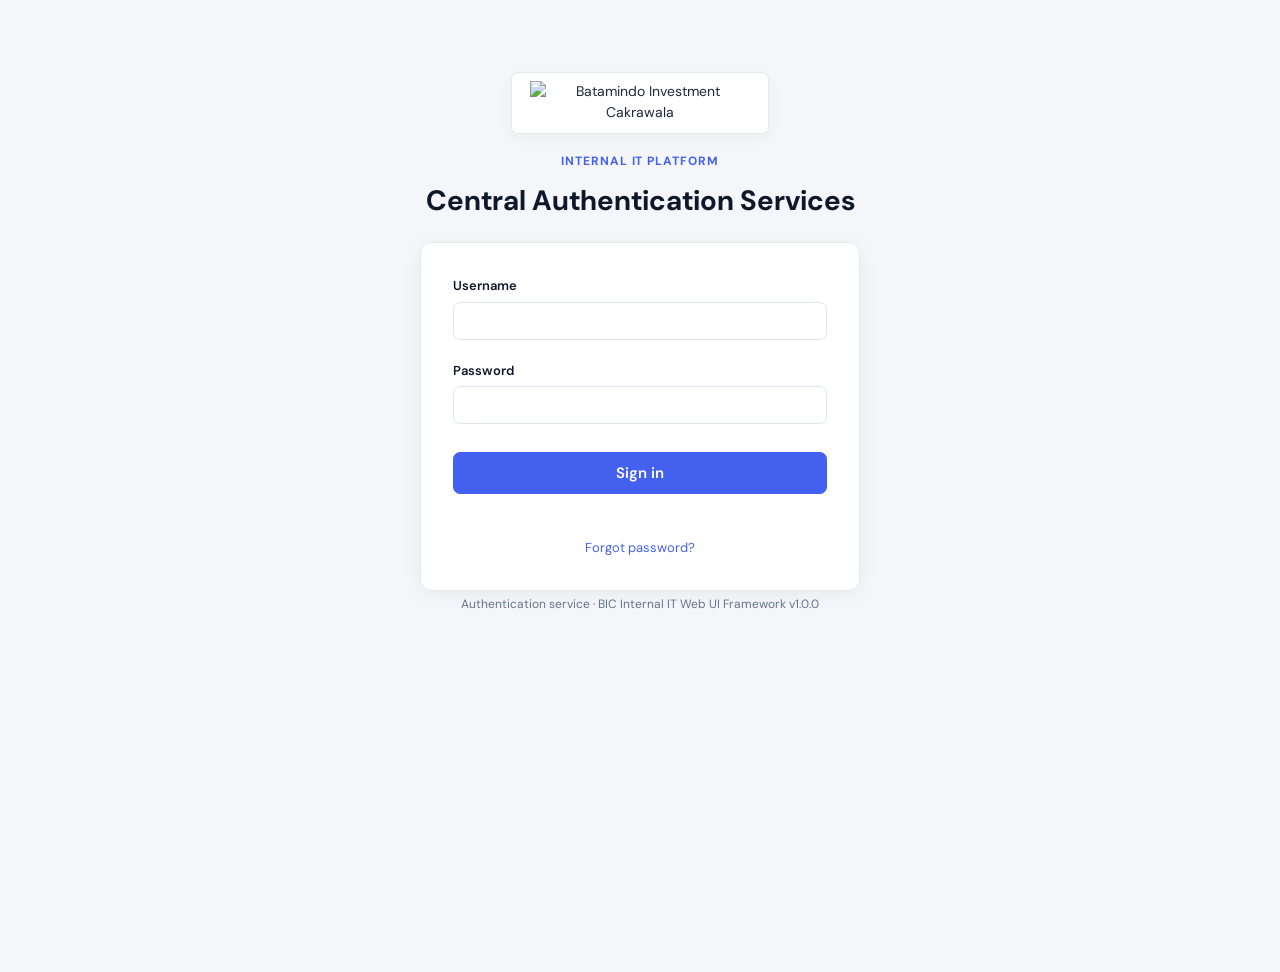
==== frontend/index.html @ 4b7c6914 "Add password reset and managed app connectivity" ====
<!doctype html>
<html lang="en">
<head>
  <meta charset="utf-8">
  <meta name="viewport" content="width=device-width, initial-scale=1">
  <meta name="description" content="Central Authentication Services administration portal">
  <title>Central Authentication Services</title>
  <link rel="icon" type="image/jpeg" href="/assets/bic-logo.jpg?v=20260922-v3">
  <link rel="shortcut icon" href="/assets/bic-logo.jpg?v=20260922-v3">
  <link rel="apple-touch-icon" href="/assets/bic-logo.jpg?v=20260922-v3">
  <link rel="preconnect" href="https://fonts.googleapis.com">
  <link rel="preconnect" href="https://fonts.gstatic.com" crossorigin>
  <link href="https://fonts.googleapis.com/css2?family=DM+Sans:ital,opsz,wght@0,9..40,100..1000;1,9..40,100..1000&display=swap" rel="stylesheet">
  <link rel="stylesheet" href="/css/bic-tokens.css?v=20260922-v4">
  <link rel="stylesheet" href="/css/bic-base.css?v=20260922-v4">
  <link rel="stylesheet" href="/css/bic-layout.css?v=20260922-v4">
  <link rel="stylesheet" href="/css/bic-components.css?v=20260922-v4">
  <link rel="stylesheet" href="/css/bic-utilities.css?v=20260922-v4">
</head>
<body>
  <div id="app">
    <section id="login-view" class="bic-login-shell">
      <div class="bic-login-brand">
        <div class="bic-login-logo-wrap">
          <img class="bic-login-logo" src="/assets/bic-logo.jpg" alt="Batamindo Investment Cakrawala">
        </div>
        <p class="bic-kicker">INTERNAL IT PLATFORM</p>
        <h1>Central Authentication Services</h1>
      </div>
      <form id="login-form" class="bic-card bic-login-card bic-form" autocomplete="on">
        <div class="bic-form-group">
          <label class="bic-label" for="username">Username</label>
          <input class="bic-control" id="username" autocomplete="username" required>
        </div>
        <div class="bic-form-group">
          <label class="bic-label" for="password">Password</label>
          <input class="bic-control" id="password" type="password" autocomplete="current-password" required>
        </div>
        <button class="bic-btn bic-btn-primary" type="submit">Sign in</button>
        <p id="login-error" class="bic-login-error"></p>
        <button id="forgot-password-link" class="bic-link-button" type="button">Forgot password?</button>
      </form>
      <form id="forgot-password-form" class="bic-card bic-login-card bic-form bic-hidden" autocomplete="on">
        <div>
          <h2 class="bic-login-form-title">Reset your password</h2>
          <p class="bic-muted">Enter your account email and we’ll send you a secure reset link.</p>
        </div>
        <div class="bic-form-group">
          <label class="bic-label" for="forgot-email">Email address</label>
          <input class="bic-control" id="forgot-email" type="email" autocomplete="email" required>
        </div>
        <button class="bic-btn bic-btn-primary" type="submit">Send reset link</button>
        <p id="forgot-password-message" class="bic-login-message" role="status" aria-live="polite"></p>
        <button id="back-to-login" class="bic-link-button" type="button">Back to sign in</button>
      </form>
      <form id="reset-password-form" class="bic-card bic-login-card bic-form bic-hidden" autocomplete="on">
        <div>
          <h2 class="bic-login-form-title">Create a new password</h2>
          <p class="bic-muted">Choose a strong password with at least 12 characters.</p>
        </div>
        <div class="bic-form-group">
          <label class="bic-label" for="reset-password">New password</label>
          <input class="bic-control" id="reset-password" type="password" autocomplete="new-password" minlength="12" required>
        </div>
        <div class="bic-form-group">
          <label class="bic-label" for="reset-password-confirm">Confirm new password</label>
          <input class="bic-control" id="reset-password-confirm" type="password" autocomplete="new-password" minlength="12" required>
        </div>
        <button class="bic-btn bic-btn-primary" type="submit">Save new password</button>
        <p id="reset-password-message" class="bic-login-message" role="status" aria-live="polite"></p>
        <button id="reset-back-to-login" class="bic-link-button" type="button">Back to sign in</button>
      </form>
      <p class="bic-help">Authentication service · BIC Internal IT Web UI Framework v1.0.0</p>
    </section>

    <div id="modal-root"></div>

    <section id="portal-view" class="bic-app bic-hidden">
      <aside id="primary-navigation" class="bic-sidebar">
        <div class="bic-brand">
          <div class="bic-brand-logo-wrap">
            <img class="bic-sidebar-logo" src="/assets/bic-logo.jpg" alt="Batamindo Investment Cakrawala">
          </div>
          <span class="bic-brand-title">Central Auth</span>
        </div>
        <nav class="bic-nav">
          <div class="bic-nav-section">Workspace</div>
          <button class="bic-nav-link is-active" data-section="overview">
            <svg class="bic-icon" viewBox="0 0 24 24" fill="none" stroke="currentColor" stroke-width="2" stroke-linecap="round" stroke-linejoin="round"><rect width="7" height="9" x="3" y="3" rx="1"/><rect width="7" height="5" x="14" y="3" rx="1"/><rect width="7" height="9" x="14" y="12" rx="1"/><rect width="7" height="5" x="3" y="16" rx="1"/></svg>
            <span>Overview</span>
          </button>
          <button class="bic-nav-link" data-section="users">
            <svg class="bic-icon" viewBox="0 0 24 24" fill="none" stroke="currentColor" stroke-width="2" stroke-linecap="round" stroke-linejoin="round"><path d="M16 21v-2a4 4 0 0 0-4-4H6a4 4 0 0 0-4 4v2"/><circle cx="9" cy="7" r="4"/><path d="M22 21v-2a4 4 0 0 0-3-3.87"/><path d="M16 3.13a4 4 0 0 1 0 7.75"/></svg>
            <span>Users</span>
          </button>
          <button class="bic-nav-link" data-section="divisions">
            <svg class="bic-icon" viewBox="0 0 24 24" fill="none" stroke="currentColor" stroke-width="2" stroke-linecap="round" stroke-linejoin="round"><rect width="20" height="14" x="2" y="7" rx="2" ry="2"/><path d="M16 21V5a2 2 0 0 0-2-2h-4a2 2 0 0 0-2 2v16"/></svg>
            <span>Divisions</span>
          </button>
          <button class="bic-nav-link" data-section="applications">
            <svg class="bic-icon" viewBox="0 0 24 24" fill="none" stroke="currentColor" stroke-width="2" stroke-linecap="round" stroke-linejoin="round"><path d="m2 7 4.41-4.41A2 2 0 0 1 7.83 2h8.34a2 2 0 0 1 1.42.59L22 7"/><path d="M4 12v8a2 2 0 0 0 2 2h12a2 2 0 0 0 2-2v-8"/><line x1="2" x2="22" y1="7" y2="7"/></svg>
            <span>Applications</span>
          </button>
          <button class="bic-nav-link" data-section="rbac">
            <svg class="bic-icon" viewBox="0 0 24 24" fill="none" stroke="currentColor" stroke-width="2" stroke-linecap="round" stroke-linejoin="round"><path d="M12 22s8-4 8-10V5l-8-3-8 3v7c0 6 8 10 8 10z"/></svg>
            <span>Roles & permissions</span>
          </button>
          <button class="bic-nav-link" data-section="audit">
            <svg class="bic-icon" viewBox="0 0 24 24" fill="none" stroke="currentColor" stroke-width="2" stroke-linecap="round" stroke-linejoin="round"><path d="M14 2H6a2 2 0 0 0-2 2v16a2 2 0 0 0 2 2h12a2 2 0 0 0 2-2V8z"/><polyline points="14 2 14 8 20 8"/><line x1="16" x2="8" y1="13" y2="13"/><line x1="16" x2="8" y1="17" y2="17"/><line x1="10" x2="8" y1="9" y2="9"/></svg>
            <span>Audit log</span>
          </button>
        </nav>
      </aside>
      <main class="bic-main">
        <header class="bic-topbar">
          <div class="bic-flex bic-items-center"><div><p class="bic-kicker">CENTRAL AUTHENTICATION SERVICE</p><h2 id="page-title" class="bic-page-title">Overview</h2></div></div>
          <div class="bic-dropdown">
            <button id="identity" class="bic-identity bic-dropdown-toggle" type="button" aria-expanded="false" aria-haspopup="true"></button>
            <div class="bic-dropdown-menu" id="user-dropdown-menu">
              <button id="logout-button" class="bic-dropdown-item bic-dropdown-item-danger" type="button">
                <svg class="bic-icon" viewBox="0 0 24 24" fill="none" stroke="currentColor" stroke-width="2" stroke-linecap="round" stroke-linejoin="round">
                  <path d="M9 21H5a2 2 0 0 1-2-2V5a2 2 0 0 1 2-2h4"></path>
                  <polyline points="16 17 21 12 16 7"></polyline>
                  <line x1="21" y1="12" x2="9" y2="12"></line>
                </svg>
                <span>Sign out</span>
              </button>
            </div>
          </div>
        </header>
        <div class="bic-content">
          <div id="toast" class="bic-alert bic-alert-success bic-hidden" role="status" aria-live="polite"></div>
          <section id="section-overview" class="portal-section"></section>
          <section id="section-users" class="portal-section bic-hidden"></section>
          <section id="section-divisions" class="portal-section bic-hidden"></section>
          <section id="section-applications" class="portal-section bic-hidden"></section>
          <section id="section-rbac" class="portal-section bic-hidden"></section>
          <section id="section-audit" class="portal-section bic-hidden"></section>
        </div>
      </main>
    </section>
  </div>
  <script src="/app.js?v=20260922-v4"></script>
  <script src="/js/bic-ui.js?v=20260922-v4"></script>
</body>
</html>
---- css/bic-tokens.css ----
:root {
  /* Brand - Balanced enterprise palette */
  --bic-primary: #4361ee;
  --bic-primary-hover: #374fc7;
  --bic-primary-active: #2f44b0;
  --bic-primary-soft: #eef2ff;
  --bic-primary-soft-hover: #e0e7ff;
  --bic-primary-text: #3538cd;
  --bic-primary-border: #c7d2fe;
  --bic-secondary: #0ea5e9;
  --bic-secondary-hover: #0284c7;
  --bic-secondary-soft: #f0f9ff;
  --bic-accent: #059669;

  /* Status - Calibrated background to foreground brightness ratios */
  --bic-success: #10b981;
  --bic-success-hover: #059669;
  --bic-success-soft: #ecfdf5;
  --bic-success-text: #027a48;
  --bic-success-border: #a7f3d0;

  --bic-warning: #f59e0b;
  --bic-warning-hover: #d97706;
  --bic-warning-soft: #fffbeb;
  --bic-warning-text: #b45309;
  --bic-warning-border: #fde68a;

  --bic-danger: #ef4444;
  --bic-danger-hover: #dc2626;
  --bic-danger-soft: #fef2f2;
  --bic-danger-text: #b91c1c;
  --bic-danger-border: #fecaca;

  --bic-info: #0ea5e9;
  --bic-info-hover: #0284c7;
  --bic-info-soft: #f0f9ff;
  --bic-info-text: #0369a1;
  --bic-info-border: #bae6fd;

  /* Neutral surfaces - Clean modern light surfaces */
  --bic-bg-body: #f4f6f9;
  --bic-bg-surface: #ffffff;
  --bic-bg-surface-muted: #f8fafc;
  --bic-bg-sidebar: #ffffff;
  --bic-bg-sidebar-hover: #f1f5f9;
  --bic-bg-sidebar-active: #4361ee;
  --bic-bg-muted: #f8fafc;

  /* Text colors */
  --bic-text-primary: #1e293b;
  --bic-text-dark: #0f172a;
  --bic-text-heading: #0f172a;
  --bic-text-secondary: #475569;
  --bic-text-muted: #64748b;
  --bic-text-inverse: #ffffff;
  --bic-text-sidebar: #334155;
  --bic-text-sidebar-hover: #1e293b;
  --bic-text-sidebar-active: #ffffff;
  --bic-sidebar-link: #475569;
  --bic-sidebar-link-hover: #1e293b;
  --bic-sidebar-link-active: #ffffff;

  /* Borders */
  --bic-border: #e5eaef;
  --bic-border-subtle: #f0f3f6;
  --bic-border-strong: #dfe5ef;
  --bic-border-focus: #5d87ff;

  /* Typography - Tailwind-Admin DM Sans font stack */
  --bic-font-family: "DM Sans", -apple-system, BlinkMacSystemFont, "Segoe UI", Roboto, "Helvetica Neue", Arial, sans-serif;
  --bic-font-size-xs: 0.75rem;     /* 12px */
  --bic-font-size-sm: 0.8125rem;   /* 13px */
  --bic-font-size-md: 0.875rem;    /* 14px */
  --bic-font-size-base: 0.9375rem; /* 15px */
  --bic-font-size-lg: 1.125rem;    /* 18px */
  --bic-font-size-xl: 1.375rem;    /* 22px */
  --bic-font-size-2xl: 1.75rem;    /* 28px */
  --bic-line-height: 1.5;

  /* Spacing: 4px scale */
  --bic-space-1: 0.25rem;  /* 4px */
  --bic-space-2: 0.5rem;   /* 8px */
  --bic-space-3: 0.75rem;  /* 12px */
  --bic-space-4: 1rem;     /* 16px */
  --bic-space-5: 1.25rem;  /* 20px */
  --bic-space-6: 1.5rem;   /* 24px */
  --bic-space-8: 2rem;     /* 32px */
  --bic-space-10: 2.5rem;  /* 40px */

  /* Shape / Radii - Tailwind-Admin signature geometry */
  --bic-radius-sm: 4px;
  --bic-radius-md: 7px;
  --bic-radius-lg: 10px;
  --bic-radius-xl: 12px;
  --bic-radius-2xl: 16px;
  --bic-radius-pill: 9999px;

  /* Shadows - Tailwind-Admin signature elevation */
  --bic-shadow-sm: 0 1px 3px rgba(0, 0, 0, 0.05);
  --bic-shadow-card: 0 4px 20px 0 rgba(0, 0, 0, 0.05);
  --bic-shadow-md: rgba(145, 158, 171, 0.2) 0px 0px 2px 0px, rgba(145, 158, 171, 0.12) 0px 12px 24px -4px;
  --bic-shadow-lg: 0 20px 25px -5px rgba(0, 0, 0, 0.1), 0 10px 10px -5px rgba(0, 0, 0, 0.04);
  --bic-shadow-navbar: rgba(145, 158, 171, 0.12) 0px 2px 8px;
  --bic-shadow-primary: 0 4px 12px rgba(93, 135, 255, 0.35);
  --bic-shadow-danger: 0 4px 12px rgba(250, 137, 107, 0.35);
  --bic-shadow-dropdown: 0 8px 24px rgba(145, 158, 171, 0.2);

  /* Layout Dimensions */
  --bic-sidebar-width: 270px;
  --bic-topbar-height: 64px;
  --bic-content-max: 1600px;
  --bic-auth-max-width: 440px;
  --bic-control-height: 38px;
  --bic-table-row-height: 48px;

  /* Transitions */
  --bic-transition: 150ms ease-in-out;
  --bic-backdrop: rgba(42, 53, 71, 0.45);

  /* Semantic Aliases */
  --bic-color-primary: var(--bic-primary);
  --bic-color-primary-hover: var(--bic-primary-hover);
  --bic-color-background: var(--bic-bg-body);
  --bic-color-surface: var(--bic-bg-surface);
  --bic-color-surface-muted: var(--bic-bg-surface-muted);
  --bic-color-text-primary: var(--bic-text-primary);
  --bic-color-text-secondary: var(--bic-text-secondary);
  --bic-color-text-muted: var(--bic-text-muted);
  --bic-color-border: var(--bic-border);
  --bic-color-border-strong: var(--bic-border-strong);
  --bic-color-success: var(--bic-success);
  --bic-color-warning: var(--bic-warning);
  --bic-color-danger: var(--bic-danger);
  --bic-color-info: var(--bic-info);
}
---- css/bic-base.css ----
*,
*::before,
*::after {
  box-sizing: border-box;
}

html {
  min-height: 100%;
  font-size: 16px;
  -webkit-text-size-adjust: 100%;
}

body {
  margin: 0;
  min-height: 100vh;
  font-family: var(--bic-font-family);
  font-size: var(--bic-font-size-md);
  font-weight: 400;
  line-height: var(--bic-line-height);
  color: var(--bic-text-primary);
  background: var(--bic-bg-body);
  -webkit-font-smoothing: antialiased;
  -moz-osx-font-smoothing: grayscale;
}

::selection {
  color: var(--bic-text-inverse);
  background: var(--bic-primary);
}

:focus-visible {
  outline: 2px solid var(--bic-primary);
  outline-offset: 2px;
}

h1, h2, h3, h4, h5, h6 {
  margin: 0 0 var(--bic-space-3);
  color: var(--bic-text-primary);
  font-weight: 600;
  line-height: 1.25;
}

h1 { font-size: var(--bic-font-size-2xl); font-weight: 700; }
h2 { font-size: var(--bic-font-size-xl); font-weight: 600; }
h3 { font-size: var(--bic-font-size-lg); font-weight: 600; }
h4 { font-size: 16px; font-weight: 600; }
h5 { font-size: var(--bic-font-size-md); font-weight: 600; }
h6 { font-size: var(--bic-font-size-sm); font-weight: 600; }

p {
  margin: 0 0 var(--bic-space-4);
}

a {
  color: var(--bic-primary);
  text-decoration: none;
  transition: color var(--bic-transition);
}

a:hover {
  color: var(--bic-primary-hover);
  text-decoration: underline;
}

button,
input,
select,
textarea {
  font: inherit;
}

img {
  max-width: 100%;
  height: auto;
  vertical-align: middle;
}

hr {
  border: 0;
  border-top: 1px solid var(--bic-border);
  margin: var(--bic-space-6) 0;
}

code {
  padding: 0.2em 0.4em;
  border-radius: var(--bic-radius-sm);
  background: var(--bic-bg-muted);
  color: #d63384;
  font-family: SFMono-Regular, Menlo, Monaco, Consolas, "Liberation Mono", "Courier New", monospace;
  font-size: 0.875em;
}

button:disabled,
input:disabled,
select:disabled,
textarea:disabled {
  cursor: not-allowed;
  opacity: .65;
}

@media (prefers-reduced-motion: reduce) {
  *, *::before, *::after {
    scroll-behavior: auto !important;
    transition-duration: .01ms !important;
    animation-duration: .01ms !important;
  }
}
---- css/bic-layout.css ----
.bic-app {
  min-height: 100vh;
  display: flex;
  background-color: var(--bic-bg-body);
}

.bic-sidebar {
  position: fixed;
  inset: 0 auto 0 0;
  width: var(--bic-sidebar-width, 270px);
  background: #ffffff !important;
  color: #2a3547 !important;
  overflow-y: auto;
  display: flex;
  flex-direction: column;
  border-right: 1px solid #e5eaef !important;
  box-shadow: 0 0 20px rgba(0, 0, 0, 0.03);
  z-index: 1000;
  transition: transform 0.25s ease-in-out;
}

.bic-brand {
  height: var(--bic-topbar-height, 70px);
  display: flex;
  align-items: center;
  gap: 0.75rem;
  padding: 0 1.25rem;
  color: #2a3547 !important;
  font-size: 1.05rem;
  font-weight: 700;
  letter-spacing: -.01em;
  border-bottom: 1px solid #e5eaef !important;
  background: #ffffff !important;
}

.bic-brand-logo-wrap {
  display: inline-flex;
  align-items: center;
  justify-content: center;
  height: 36px;
  padding: 2px 8px;
  background: #ffffff;
  border-radius: var(--bic-radius-sm, 8px);
  border: 1px solid #e5eaef;
  flex-shrink: 0;
}

.bic-brand-mark {
  width: 32px;
  height: 32px;
  display: grid;
  place-items: center;
  border-radius: var(--bic-radius-md, 8px);
  background: #5d87ff;
  color: #ffffff;
  font-size: 0.8125rem;
  font-weight: 700;
  letter-spacing: .02em;
  box-shadow: var(--bic-shadow-sm);
  flex-shrink: 0;
}

.bic-sidebar-logo {
  display: block;
  height: 26px;
  width: auto;
  max-width: 100px;
  object-fit: contain;
}

.bic-brand-title {
  font-size: 1.05rem;
  font-weight: 700;
  color: #2a3547 !important;
  letter-spacing: -0.01em;
  white-space: nowrap;
  overflow: hidden;
  text-overflow: ellipsis;
}

.bic-nav {
  flex: 1;
  padding: 1rem 0.875rem;
}

.bic-sidebar-heading {
  display: none;
  align-items: center;
  justify-content: space-between;
  gap: var(--bic-space-3);
  padding: var(--bic-space-3) 1rem 0;
}

.bic-nav-section {
  padding: 1.25rem 0.875rem 0.5rem;
  color: #64748b !important;
  font-size: 0.75rem;
  font-weight: 700;
  text-transform: uppercase;
  letter-spacing: .08em;
}

.bic-nav-link {
  display: flex;
  align-items: center;
  gap: 0.75rem;
  padding: 0.65rem 0.875rem;
  margin-bottom: 4px;
  border-radius: 8px;
  border: 0;
  color: #475569 !important;
  font-size: 0.875rem;
  font-weight: 500;
  text-decoration: none;
  cursor: pointer;
  background: transparent;
  width: 100%;
  text-align: left;
  transition: all 0.2s ease-in-out;
}

.bic-nav-link svg,
.bic-nav-link .bic-icon {
  width: 19px;
  height: 19px;
  flex-shrink: 0;
  color: #64748b;
  stroke: currentColor;
  stroke-width: 1.8;
  transition: color 0.2s ease-in-out;
}

.bic-nav-link:hover {
  background: #f1f5f9 !important;
  color: #0f172a !important;
  text-decoration: none;
}

.bic-nav-link:hover svg,
.bic-nav-link:hover .bic-icon {
  color: #4361ee !important;
  stroke: #4361ee !important;
}

.bic-nav-link.is-active {
  background: #4361ee !important;
  color: #ffffff !important;
  font-weight: 600;
  box-shadow: 0 4px 10px rgba(67, 97, 238, 0.25);
  text-decoration: none;
}

.bic-nav-link.is-active svg,
.bic-nav-link.is-active .bic-icon {
  color: #ffffff !important;
  stroke: #ffffff !important;
}

.bic-main {
  min-height: 100vh;
  margin-left: var(--bic-sidebar-width);
  flex: 1;
  min-width: 0;
  display: flex;
  flex-direction: column;
}

.bic-topbar {
  position: sticky;
  top: 0;
  z-index: 900;
  height: var(--bic-topbar-height);
  display: flex;
  align-items: center;
  justify-content: space-between;
  gap: var(--bic-space-4);
  padding: 0 1.5rem;
  background: #ffffff;
  border-bottom: 1px solid var(--bic-border);
  box-shadow: 0 0 2rem 0 rgba(33, 37, 41, 0.05);
}

.bic-content {
  width: 100%;
  max-width: var(--bic-content-max);
  margin: 0 auto;
  padding: 1.75rem 1.5rem;
  flex: 1;
}

.bic-topbar-label {
  color: var(--bic-text-secondary);
  font-size: var(--bic-font-size-sm);
  font-weight: 500;
}

.bic-menu-toggle {
  display: none;
  width: 2.25rem;
  height: 2.25rem;
  flex: 0 0 2.25rem;
  align-items: center;
  justify-content: center;
  padding: 0;
}

.bic-sidebar-overlay {
  display: none;
}

.bic-skip-link {
  position: fixed;
  top: var(--bic-space-3);
  left: var(--bic-space-3);
  z-index: 3000;
  transform: translateY(-160%);
}

.bic-skip-link:focus { transform: translateY(0); }

.bic-dropdown { position: relative; }
.bic-dropdown > summary { list-style: none; }
.bic-dropdown > summary::-webkit-details-marker { display: none; }

.bic-dropdown-menu {
  position: absolute;
  top: calc(100% + var(--bic-space-2));
  right: 0;
  min-width: 220px;
  padding: var(--bic-space-2) 0;
  border: 1px solid var(--bic-border);
  border-radius: var(--bic-radius-md);
  background: var(--bic-bg-surface);
  box-shadow: var(--bic-shadow-md);
  z-index: 1200;
}

.bic-page-header {
  display: flex;
  align-items: flex-start;
  justify-content: space-between;
  gap: var(--bic-space-4);
  margin-bottom: 1.5rem;
}

.bic-page-title {
  margin-bottom: 0.25rem;
  font-size: 1.45rem;
  font-weight: 600;
  color: var(--bic-text-primary);
}

.bic-page-subtitle {
  margin: 0;
  color: var(--bic-text-muted);
  font-size: 0.875rem;
}

.bic-grid {
  display: grid;
  gap: 1.5rem;
}

.bic-grid-2 { display: grid; grid-template-columns: repeat(2, minmax(0, 1fr)); gap: 1.5rem; }
.bic-grid-3 { display: grid; grid-template-columns: repeat(3, minmax(0, 1fr)); gap: 1.5rem; }
.bic-grid-4 { display: grid; grid-template-columns: repeat(4, minmax(0, 1fr)); gap: 1.5rem; }

@media (max-width: 1100px) {
  .bic-grid-4 { grid-template-columns: repeat(2, minmax(0, 1fr)); }
  .bic-grid-3 { grid-template-columns: repeat(2, minmax(0, 1fr)); }
}

@media (max-width: 768px) {
  .bic-sidebar {
    transform: translateX(-100%);
  }

  .bic-sidebar.is-open {
    transform: translateX(0);
  }

  .bic-sidebar-heading { display: flex; }
  .bic-menu-toggle { display: inline-flex; }

  .bic-sidebar-overlay {
    position: fixed;
    inset: 0;
    display: block;
    border: 0;
    background: rgba(34, 46, 60, 0.4);
    backdrop-filter: blur(2px);
    z-index: 999;
  }

  .bic-main {
    margin-left: 0;
  }

  .bic-content {
    padding: 1rem;
  }

  .bic-page-header {
    flex-direction: column;
  }

  .bic-grid-2,
  .bic-grid-3,
  .bic-grid-4 {
    grid-template-columns: 1fr;
  }
}
---- css/bic-components.css ----
/* Buttons */
.bic-btn {
  display: inline-flex;
  align-items: center;
  justify-content: center;
  gap: var(--bic-space-2);
  min-height: var(--bic-control-height);
  padding: 0.45rem 1rem;
  border: 1px solid transparent;
  border-radius: var(--bic-radius-md);
  cursor: pointer;
  font-family: var(--bic-font-family);
  font-size: var(--bic-font-size-sm);
  font-weight: 500;
  line-height: 1.5;
  text-decoration: none;
  transition: all var(--bic-transition);
  user-select: none;
}

.bic-btn:hover { text-decoration: none; }
.bic-btn:focus-visible,
.bic-icon-action:focus-visible {
  outline: 0;
  box-shadow: 0 0 0 3px rgba(93, 135, 255, 0.25);
}

.bic-btn-primary {
  background: var(--bic-primary);
  border-color: var(--bic-primary);
  color: #fff;
  box-shadow: none;
}
.bic-btn-primary:hover {
  background: var(--bic-primary-hover);
  border-color: var(--bic-primary-hover);
  color: #fff;
}
.bic-btn-primary:active {
  background: var(--bic-primary-active);
  border-color: var(--bic-primary-active);
}

.bic-btn-secondary {
  background: #fff;
  color: var(--bic-text-heading);
  border-color: var(--bic-border-strong);
}
.bic-btn-secondary:hover {
  background: #f6f9fc;
  border-color: #cdd7e5;
  color: var(--bic-text-heading);
}

.bic-btn-danger {
  background: var(--bic-danger);
  border-color: var(--bic-danger);
  color: #fff;
}
.bic-btn-danger:hover {
  background: var(--bic-danger-hover);
  border-color: var(--bic-danger-hover);
  color: #fff;
}

.bic-btn-sm {
  min-height: 30px;
  padding: 0.25rem 0.65rem;
  font-size: var(--bic-font-size-xs);
  border-radius: var(--bic-radius-sm);
}

/* Cards & Panels */
.bic-card {
  background: var(--bic-bg-surface);
  border: 1px solid var(--bic-border);
  border-radius: var(--bic-radius-xl);
  box-shadow: var(--bic-shadow-card);
  transition: box-shadow var(--bic-transition);
}

.bic-card-header,
.bic-card-body,
.bic-card-footer {
  padding: 1.5rem;
}

.bic-card-header {
  padding-bottom: 1rem;
  border-bottom: 1px solid var(--bic-border);
  display: flex;
  align-items: center;
  justify-content: space-between;
}

.bic-card-footer {
  padding-top: 1rem;
  border-top: 1px solid var(--bic-border);
  background: #f8fafc;
  border-bottom-left-radius: var(--bic-radius-xl);
  border-bottom-right-radius: var(--bic-radius-xl);
}

.bic-panel {
  padding: 1.5rem;
}

/* KPI / Stat Widgets - Clean modern enterprise cards */
.bic-stat {
  padding: 1.25rem 1.5rem;
  position: relative;
  display: flex;
  align-items: center;
  justify-content: space-between;
  border: 1px solid var(--bic-border);
  border-radius: var(--bic-radius-xl);
  background: #ffffff;
  box-shadow: 0 1px 3px rgba(0, 0, 0, 0.04);
  transition: transform 0.2s ease, box-shadow 0.2s ease;
}

.bic-stat:hover {
  transform: translateY(-2px);
  box-shadow: var(--bic-shadow-md);
}

.bic-stat-content {
  display: flex;
  flex-direction: column;
}

.bic-stat-label {
  color: var(--bic-text-secondary);
  font-size: var(--bic-font-size-sm);
  font-weight: 600;
  display: block;
}

.bic-stat-value {
  margin: 0.375rem 0 0;
  font-size: 1.85rem;
  font-weight: 700;
  color: var(--bic-text-heading);
  line-height: 1.1;
  letter-spacing: -.02em;
  display: block;
}

.bic-stat-icon-wrap {
  width: 46px;
  height: 46px;
  border-radius: 12px;
  display: flex;
  align-items: center;
  justify-content: center;
  flex-shrink: 0;
}

.bic-stat-icon-wrap svg {
  width: 22px;
  height: 22px;
  stroke: currentColor;
}

.bic-stat-icon-total {
  background: #eff4ff;
  color: #3538cd;
  border: 1px solid #c7d2fe;
}

.bic-stat-icon-active {
  background: #ecfdf5;
  color: #027a48;
  border: 1px solid #a7f3d0;
}

.bic-stat-icon-disabled {
  background: #fef2f2;
  color: #b91c1c;
  border: 1px solid #fecaca;
}

.bic-stat-icon-applications {
  background: #f0f9ff;
  color: #026aa2;
  border: 1px solid #bae6fd;
}

.bic-stat-label {
  color: var(--bic-text-secondary);
  font-size: var(--bic-font-size-sm);
  font-weight: 500;
  display: block;
}

.bic-stat-value {
  margin: 0.5rem 0 0.25rem;
  font-size: 1.75rem;
  font-weight: 600;
  color: var(--bic-text-heading);
  line-height: 1.2;
  letter-spacing: -.02em;
  display: block;
}

.bic-stat-meta {
  color: var(--bic-text-muted);
  font-size: var(--bic-font-size-xs);
  font-weight: 400;
}

.bic-kpi-grid {
  display: grid;
  grid-template-columns: repeat(4, minmax(0, 1fr));
  gap: 1.5rem;
  margin-bottom: 1.5rem;
}

/* Forms */
.bic-form-group {
  margin-bottom: 1.25rem;
}

.bic-label {
  display: inline-block;
  margin-bottom: 0.375rem;
  font-weight: 600;
  font-size: var(--bic-font-size-sm);
  color: var(--bic-text-heading);
}

.bic-help {
  margin-top: 0.25rem;
  color: var(--bic-text-muted);
  font-size: var(--bic-font-size-xs);
}

.bic-control,
.bic-select,
.bic-textarea {
  width: 100%;
  min-height: var(--bic-control-height);
  padding: 0.5rem 0.875rem;
  border: 1px solid var(--bic-border-strong);
  border-radius: var(--bic-radius-md);
  color: var(--bic-text-heading);
  background: #ffffff;
  font-family: var(--bic-font-family);
  font-size: var(--bic-font-size-sm);
  line-height: 1.5;
  outline: none;
  transition: border-color var(--bic-transition), box-shadow var(--bic-transition);
}

.bic-select {
  appearance: none;
  background-image: url("data:image/svg+xml,%3csvg xmlns='http://www.w3.org/2000/svg' viewBox='0 0 16 16'%3e%3cpath fill='none' stroke='%232a3547' stroke-linecap='round' stroke-linejoin='round' stroke-width='2' d='m2 5 6 6 6-6'/%3e%3c/svg%3e");
  background-repeat: no-repeat;
  background-position: right 0.75rem center;
  background-size: 12px 10px;
  padding-right: 2rem;
}

.bic-textarea {
  min-height: 110px;
  resize: vertical;
}

.bic-control:focus,
.bic-select:focus,
.bic-textarea:focus {
  border-color: var(--bic-primary);
  box-shadow: 0 0 0 3px rgba(93, 135, 255, 0.15);
}

/* Inline Embedded Form Box */
.bic-inline-form-box {
  background: #f8fafc;
  border: 1px solid var(--bic-border-strong);
  border-radius: var(--bic-radius-md);
  padding: 1rem 1.125rem;
  margin-bottom: 1.25rem;
  box-shadow: 0 1px 3px rgba(0, 0, 0, 0.04);
}

.bic-inline-form-header {
  display: flex;
  align-items: center;
  justify-content: space-between;
  margin-bottom: 0.875rem;
  padding-bottom: 0.5rem;
  border-bottom: 1px solid var(--bic-border);
}

.bic-inline-form-title {
  font-size: var(--bic-font-size-sm);
  font-weight: 700;
  color: var(--bic-text-heading);
}

.bic-inline-form-app {
  font-size: var(--bic-font-size-xs);
  font-weight: 600;
  color: var(--bic-primary);
  background: var(--bic-primary-soft);
  padding: 0.15rem 0.5rem;
  border-radius: 9999px;
}

.bic-inline-form-grid {
  display: grid;
  grid-template-columns: 1fr;
  gap: 0.75rem;
  margin-bottom: 0.875rem;
}

@media (min-width: 640px) {
  .bic-inline-form-grid {
    grid-template-columns: 1fr 1fr;
  }
}

.bic-inline-form-actions {
  display: flex;
  align-items: center;
  gap: 0.5rem;
}

/* Tables */
.bic-table-wrap {
  overflow-x: auto;
  width: 100%;
}

.bic-table {
  width: 100%;
  border-collapse: collapse;
  color: var(--bic-text-heading);
  vertical-align: middle;
}

.bic-table th,
.bic-table td {
  padding: 0.875rem 1rem;
  border-bottom: 1px solid var(--bic-border);
  text-align: left;
  vertical-align: middle;
}

.bic-table th {
  background: #f8fafc;
  color: var(--bic-text-muted);
  font-size: 0.75rem;
  font-weight: 600;
  text-transform: uppercase;
  letter-spacing: .05em;
  border-bottom: 1px solid var(--bic-border);
}

.bic-table-sort {
  display: inline-flex;
  align-items: center;
  gap: 0.35rem;
  padding: 0;
  border: 0;
  background: transparent;
  color: inherit;
  font: inherit;
  text-transform: inherit;
  letter-spacing: inherit;
  cursor: pointer;
}

.bic-table-sort:hover,
.bic-table-sort:focus-visible { color: var(--bic-primary); }
.bic-sort-indicator { color: var(--bic-text-muted); font-size: 0.9em; }
.bic-table th[aria-sort] .bic-sort-indicator { color: var(--bic-primary); }

.bic-table tbody tr {
  transition: background-color var(--bic-transition);
}

.bic-table tbody tr:hover {
  background-color: rgba(93, 135, 255, 0.03);
}

/* Enhanced user directory */
.bic-users-table {
  width: 100%;
}

.bic-user-cell {
  display: flex;
  align-items: center;
  gap: 0.75rem;
}

.bic-user-names {
  display: flex;
  flex-direction: column;
  line-height: 1.25;
}

.bic-user-name-title {
  font-size: 0.875rem;
  font-weight: 600;
  color: var(--bic-text-heading);
}

.bic-user-handle {
  font-size: 0.75rem;
  color: var(--bic-text-muted);
  font-weight: 500;
}

.bic-email-cell {
  font-size: 0.8125rem;
  color: var(--bic-text-secondary);
}

.bic-division-tag {
  display: inline-block;
  font-size: 0.8125rem;
  color: var(--bic-text-secondary);
}

.bic-app-tags-wrap {
  display: flex;
  flex-wrap: wrap;
  gap: 0.25rem;
  max-width: 220px;
}

.bic-app-tag {
  display: inline-block;
  padding: 0.15rem 0.45rem;
  background: #f1f5f9;
  color: #475569;
  border-radius: 4px;
  font-size: 0.7rem;
  font-weight: 600;
  letter-spacing: .02em;
}

.bic-date-cell {
  font-size: 0.8125rem;
  color: var(--bic-text-secondary);
  white-space: nowrap;
}

.bic-toolbar-filter-group {
  display: flex;
  align-items: center;
  gap: 0.75rem;
  flex: 1;
  max-width: 540px;
}

.bic-search-input-wrap {
  position: relative;
  flex: 1;
}

.bic-search-icon {
  position: absolute;
  left: 0.75rem;
  top: 50%;
  transform: translateY(-50%);
  width: 16px;
  height: 16px;
  color: #94a3b8;
  pointer-events: none;
}

.bic-search-control {
  padding-left: 2.25rem !important;
}

.bic-filter-select {
  width: 170px !important;
  flex-shrink: 0;
}

.bic-toolbar-meta {
  display: flex;
  align-items: center;
  gap: 0.5rem;
}

.bic-role-summary {
  display: flex;
  align-items: center;
  flex-wrap: wrap;
  gap: 0.35rem;
}

/* Badges - Balanced background to foreground contrast */
.bic-badge {
  display: inline-flex;
  align-items: center;
  justify-content: center;
  padding: 0.25rem 0.65rem;
  border-radius: var(--bic-radius-pill);
  font-size: 0.75rem;
  font-weight: 600;
  line-height: 1.25;
  letter-spacing: .02em;
}

.bic-badge-success { background: var(--bic-success-soft); color: var(--bic-success-text); border: 1px solid var(--bic-success-border); }
.bic-badge-warning { background: var(--bic-warning-soft); color: var(--bic-warning-text); border: 1px solid var(--bic-warning-border); }
.bic-badge-danger  { background: var(--bic-danger-soft); color: var(--bic-danger-text); border: 1px solid var(--bic-danger-border); }
.bic-badge-info    { background: var(--bic-info-soft); color: var(--bic-info-text); border: 1px solid var(--bic-info-border); }
.bic-badge-primary { background: var(--bic-primary-soft); color: var(--bic-primary-text); border: 1px solid var(--bic-primary-border); }

/* Alerts - High-contrast readable banners */
.bic-alert {
  padding: 0.875rem 1.25rem;
  border: 1px solid transparent;
  border-radius: var(--bic-radius-md);
  margin-bottom: 1.25rem;
  font-size: var(--bic-font-size-sm);
  font-weight: 500;
  line-height: 1.5;
}
.bic-alert-info    { background: var(--bic-info-soft); color: var(--bic-info-text); border-color: var(--bic-info-border); }
.bic-alert-success { background: var(--bic-success-soft); color: var(--bic-success-text); border-color: var(--bic-success-border); }
.bic-alert-warning { background: var(--bic-warning-soft); color: var(--bic-warning-text); border-color: var(--bic-warning-border); }
.bic-alert-danger  { background: var(--bic-danger-soft); color: var(--bic-danger-text); border-color: var(--bic-danger-border); }

/* Modal - Tailwind Admin modal */
.bic-modal-backdrop {
  position: fixed;
  inset: 0;
  display: none;
  place-items: center;
  padding: var(--bic-space-4);
  background: var(--bic-backdrop);
  backdrop-filter: blur(4px);
  z-index: 2000;
}

.bic-modal-backdrop.is-open {
  display: grid;
}

.bic-modal {
  width: min(100%, 600px);
  max-height: 90vh;
  overflow: auto;
  background: #fff;
  border-radius: var(--bic-radius-2xl);
  box-shadow: var(--bic-shadow-lg);
  border: 1px solid var(--bic-border);
}

.bic-modal-header,
.bic-modal-body,
.bic-modal-footer {
  padding: 1.25rem 1.5rem;
}

.bic-modal-header {
  border-bottom: 1px solid var(--bic-border);
  display: flex;
  align-items: center;
  justify-content: space-between;
}

.bic-modal-footer {
  border-top: 1px solid var(--bic-border);
  background: #f8fafc;
  display: flex;
  justify-content: flex-end;
  gap: var(--bic-space-2);
  border-bottom-left-radius: var(--bic-radius-2xl);
  border-bottom-right-radius: var(--bic-radius-2xl);
}

/* Toolbar & Layout Details */
.bic-toolbar {
  display: flex;
  gap: var(--bic-space-2);
  align-items: center;
  flex-wrap: wrap;
}

.bic-table-toolbar {
  display: flex;
  align-items: center;
  justify-content: space-between;
  gap: var(--bic-space-3);
  flex-wrap: wrap;
  margin-bottom: 1.25rem;
}

.bic-table-toolbar .bic-control,
.bic-table-toolbar .bic-select { width: min(100%, 320px); }

.bic-feedback { margin-top: var(--bic-space-1); color: var(--bic-danger); font-size: var(--bic-font-size-xs); }
.bic-loading { display: inline-flex; align-items: center; gap: var(--bic-space-2); }
.bic-spinner { display: inline-block; width: 16px; height: 16px; border: 2px solid var(--bic-border-strong); border-top-color: var(--bic-primary); border-radius: var(--bic-radius-pill); animation: bic-spin .7s linear infinite; }
.bic-spinner-sm { width: 13px; height: 13px; }
@keyframes bic-spin { to { transform: rotate(360deg); } }

/* Empty state */
.bic-empty {
  padding: var(--bic-space-8) var(--bic-space-4);
  text-align: center;
  color: var(--bic-text-muted);
  font-size: var(--bic-font-size-md);
}

.bic-pagination { display: flex; align-items: center; justify-content: flex-end; gap: var(--bic-space-2); margin-top: var(--bic-space-4); }

/* Kickers, Headings & Text */
.bic-kicker {
  margin: 0 0 0.25rem;
  color: var(--bic-primary);
  font-size: 0.75rem;
  font-weight: 700;
  letter-spacing: .08em;
  text-transform: uppercase;
}

.bic-identity {
  color: var(--bic-text-secondary);
  font-size: var(--bic-font-size-sm);
  display: inline-flex;
  align-items: center;
  gap: 0.75rem;
  padding: 0.35rem 0.6rem;
  border-radius: var(--bic-radius-md);
  border: 0;
  background: transparent;
  cursor: pointer;
  user-select: none;
  transition: background-color var(--bic-transition);
  outline: none;
}

.bic-identity:hover,
.bic-dropdown.is-open .bic-identity {
  background: var(--bic-bg-surface-muted);
}

.bic-dropdown {
  position: relative;
  display: inline-block;
}

.bic-dropdown-toggle {
  text-decoration: none;
}

.bic-dropdown-menu {
  position: absolute;
  top: calc(100% + 6px);
  right: 0;
  min-width: 190px;
  padding: 0.4rem 0;
  margin: 0;
  background: #ffffff;
  border: 1px solid var(--bic-border);
  border-radius: var(--bic-radius-lg);
  box-shadow: 0 0.5rem 1.5rem rgba(33, 37, 41, 0.1);
  z-index: 1050;
  display: none;
  opacity: 0;
  transform: translateY(-4px);
  transition: opacity 0.15s ease, transform 0.15s ease;
}

.bic-dropdown.is-open > .bic-dropdown-menu {
  display: block;
  opacity: 1;
  transform: translateY(0);
}

.bic-dropdown-header {
  padding: 0.5rem 1rem;
  font-size: 0.8125rem;
  color: var(--bic-text-muted);
  border-bottom: 1px solid var(--bic-border-subtle);
  margin-bottom: 0.25rem;
  display: flex;
  flex-direction: column;
}

.bic-dropdown-divider {
  height: 1px;
  margin: 0.35rem 0;
  overflow: hidden;
  background-color: var(--bic-border);
}

.bic-dropdown-item {
  display: flex;
  align-items: center;
  gap: 0.6rem;
  width: 100%;
  padding: 0.55rem 1rem;
  clear: both;
  font-weight: 500;
  color: var(--bic-text-primary);
  text-align: inherit;
  text-decoration: none;
  white-space: nowrap;
  background-color: transparent;
  border: 0;
  cursor: pointer;
  font-size: 0.875rem;
  transition: background-color var(--bic-transition), color var(--bic-transition);
}

.bic-dropdown-item:hover {
  background-color: var(--bic-bg-surface-muted);
  color: var(--bic-primary);
}

.bic-dropdown-item-danger {
  color: var(--bic-danger);
}

.bic-dropdown-item-danger:hover {
  background-color: var(--bic-danger-soft);
  color: var(--bic-danger);
}

.bic-dropdown-item .bic-icon {
  width: 15px;
  height: 15px;
  stroke-width: 2;
  color: inherit;
}

.bic-section-title {
  margin: 0;
  font-size: 1.125rem;
  font-weight: 600;
  color: var(--bic-text-primary);
}

.bic-muted { color: var(--bic-text-muted); }
.bic-action-row { display: flex; flex-wrap: wrap; align-items: center; gap: var(--bic-space-2); }
.bic-section-spaced { margin-top: 1.5rem; }

/* Connection Cards */
.bic-connection-grid {
  display: grid;
  grid-template-columns: repeat(2, minmax(0, 1fr));
  gap: 1rem;
  margin-top: 1rem;
}

.bic-connection-card {
  padding: 1.15rem;
  border: 1px solid var(--bic-border);
  border-radius: var(--bic-radius-md);
  background: var(--bic-bg-surface);
  box-shadow: 0 0 0.5rem rgba(33, 37, 41, 0.02);
  transition: var(--bic-transition);
}

.bic-connection-card:hover {
  border-color: #cbd5e1;
  box-shadow: 0 0.25rem 0.75rem rgba(33, 37, 41, 0.05);
}

.bic-status-line {
  display: flex;
  align-items: center;
  gap: var(--bic-space-2);
  margin-top: var(--bic-space-3);
  color: var(--bic-text-secondary);
  font-size: var(--bic-font-size-sm);
}

.bic-status-dot {
  width: 8px;
  height: 8px;
  border-radius: var(--bic-radius-pill);
  background: var(--bic-text-muted);
}
.bic-status-dot-success { background: var(--bic-success); box-shadow: 0 0 0 3px var(--bic-success-soft); }
.bic-status-dot-danger { background: var(--bic-danger); box-shadow: 0 0 0 3px var(--bic-danger-soft); }
.bic-status-dot-warning { background: var(--bic-warning); box-shadow: 0 0 0 3px var(--bic-warning-soft); }
.bic-status-dot-info { background: var(--bic-info); box-shadow: 0 0 0 3px var(--bic-info-soft); }
.bic-connection-meta { margin-top: var(--bic-space-2); color: var(--bic-text-muted); font-size: var(--bic-font-size-xs); }

/* Sidebar Navigation Items */
.bic-signout {
  width: calc(100% - 1.5rem);
  margin: auto 0.75rem 0.75rem;
  padding: 0.55rem 0.875rem;
  border: 1px solid var(--bic-border);
  border-radius: var(--bic-radius-md);
  color: var(--bic-text-heading);
  background: #ffffff;
  font-family: var(--bic-font-family);
  font-size: var(--bic-font-size-sm);
  font-weight: 500;
  text-align: left;
  cursor: pointer;
  transition: all var(--bic-transition);
}
.bic-signout:hover {
  color: var(--bic-danger);
  background: var(--bic-danger-soft);
  border-color: rgba(250, 137, 107, 0.3);
}

/* Login Shell */
.bic-login-shell {
  width: min(440px, calc(100% - 32px));
  margin: 8vh auto 5vh;
  text-align: center;
}

.bic-login-brand {
  display: flex;
  flex-direction: column;
  align-items: center;
  gap: 0.35rem;
  margin-bottom: 1.5rem;
}

.bic-login-logo-wrap {
  display: inline-flex;
  align-items: center;
  justify-content: center;
  background: #ffffff;
  padding: 8px 18px;
  border-radius: var(--bic-radius-md);
  border: 1px solid var(--bic-border);
  box-shadow: 0 4px 14px rgba(33, 37, 41, 0.04);
  margin-bottom: 0.75rem;
  transition: transform var(--bic-transition);
}

.bic-login-logo {
  display: block;
  height: 44px;
  width: auto;
  max-width: 220px;
  object-fit: contain;
}

.bic-login-brand .bic-brand-mark {
  width: 44px;
  height: 44px;
  font-size: 1.15rem;
  margin-bottom: 0.5rem;
  box-shadow: 0 4px 12px rgba(93, 135, 255, 0.35);
}

.bic-login-brand h1 {
  margin: 0.25rem 0 0;
  font-size: 1.75rem;
  font-weight: 700;
  color: var(--bic-text-heading);
}

.bic-login-card {
  text-align: left;
  padding: 2rem;
  margin-top: 1rem;
  background: #ffffff;
  border: 1px solid var(--bic-border);
  border-radius: var(--bic-radius-xl);
  box-shadow: var(--bic-shadow-card);
}

.bic-login-card .bic-btn-primary {
  width: 100%;
  min-height: 42px;
  font-size: 0.9375rem;
  font-weight: 600;
  margin-top: 0.5rem;
}

.bic-login-error {
  min-height: 20px;
  margin: 0.75rem 0 0;
  color: var(--bic-danger);
  font-size: var(--bic-font-size-sm);
  text-align: center;
}

.bic-login-form-title {
  margin: 0;
  color: var(--bic-text-heading);
  font-size: 1.15rem;
}
.bic-login-card .bic-muted { margin: 0.35rem 0 0; }
.bic-link-button {
  display: block;
  margin: 0.75rem auto 0;
  padding: 0;
  border: 0;
  background: transparent;
  color: var(--bic-primary);
  font: inherit;
  font-size: var(--bic-font-size-sm);
  cursor: pointer;
}
.bic-link-button:hover { text-decoration: underline; }
.bic-login-message {
  min-height: 20px;
  margin: 0.75rem 0 0;
  color: var(--bic-text-muted);
  font-size: var(--bic-font-size-sm);
  text-align: center;
}

/* Form Checklists & Access Groups */
.bic-checklist { display: grid; grid-template-columns: repeat(2, minmax(0, 1fr)); gap: var(--bic-space-2); }
.bic-check-item {
  display: flex;
  align-items: center;
  gap: var(--bic-space-3);
  padding: 0.75rem 1rem;
  border: 1px solid var(--bic-border);
  border-radius: var(--bic-radius-md);
  background: #fff;
  transition: var(--bic-transition);
  cursor: pointer;
}
.bic-check-item:hover { border-color: var(--bic-primary); }
.bic-check-item input { accent-color: var(--bic-primary); width: 16px; height: 16px; cursor: pointer; }
.bic-access-grid { display: grid; gap: 1rem; }
.bic-access-group { border: 1px solid var(--bic-border); border-radius: var(--bic-radius-md); background: var(--bic-bg-surface-muted); overflow: hidden; }
.bic-access-group-header { display: flex; align-items: center; justify-content: space-between; gap: var(--bic-space-3); padding: 0.85rem 1rem; border-bottom: 1px solid var(--bic-border); background: #fff; }
.bic-app-access { flex: 1; border: 0; padding: 0; background: transparent; }
.bic-role-list { display: grid; grid-template-columns: repeat(2, minmax(0, 1fr)); gap: var(--bic-space-2); padding: 1rem; }
.bic-role-list .bic-empty { grid-column: 1 / -1; margin: 0; padding: var(--bic-space-4); }
.bic-role-summary { display: flex; flex-wrap: wrap; gap: var(--bic-space-1); min-width: 150px; }

/* Compact application and role assignment table */
.bic-user-details-modal {
  width: min(100%, 760px);
}

.bic-access-table {
  min-width: 600px;
  font-size: 0.78rem;
}

.bic-access-table th,
.bic-access-table td {
  min-height: 0;
  padding: 0.55rem 0.7rem;
}

.bic-access-table th:first-child { width: 34%; }
.bic-access-table th:nth-child(2) { width: 25%; }
.bic-access-table tbody tr:hover { background: #f8fafc; }

.bic-access-application-cell {
  background: var(--bic-bg-surface-muted);
  vertical-align: top !important;
}

.bic-table-check {
  display: inline-flex;
  align-items: center;
  gap: 0.5rem;
  min-width: 0;
  cursor: pointer;
}

.bic-table-check input {
  flex: 0 0 auto;
  width: 15px;
  height: 15px;
  accent-color: var(--bic-primary);
}

.bic-table-check span {
  min-width: 0;
}

.bic-table-check small {
  display: block;
  margin-top: 0.15rem;
  font-size: 0.7rem;
}

.bic-access-table .bic-compact-value {
  max-width: 260px;
}

/* Icon Buttons & Action Icons */
.bic-icon-button {
  border: 0;
  background: transparent;
  color: var(--bic-text-secondary);
  cursor: pointer;
  padding: 4px;
  border-radius: var(--bic-radius-sm);
}
.bic-icon-button:hover { color: var(--bic-text-primary); }

.bic-icon-action {
  display: inline-grid;
  place-items: center;
  width: 32px;
  height: 32px;
  padding: 0;
  border: 1px solid var(--bic-border);
  border-radius: var(--bic-radius-md);
  color: var(--bic-text-secondary);
  background: var(--bic-bg-surface);
  font-size: 14px;
  cursor: pointer;
  transition: var(--bic-transition);
}
.bic-icon { width: 16px; height: 16px; flex: 0 0 16px; vertical-align: middle; stroke-width: 2; }
.bic-icon-action:hover { color: var(--bic-primary); background: var(--bic-primary-soft); border-color: var(--bic-primary); }
.bic-icon-action-danger:hover { color: var(--bic-danger); background: var(--bic-danger-soft); border-color: var(--bic-danger); }
.bic-icon-action:disabled { cursor: not-allowed; opacity: .45; }

/* User Chips & Rounded Initials Avatar */
.bic-user-chip {
  display: flex;
  align-items: center;
  gap: 0.65rem;
}

.bic-user-avatar {
  display: grid;
  width: 36px;
  height: 36px;
  min-width: 36px;
  place-items: center;
  border-radius: 50%;
  background: var(--bic-primary);
  color: #ffffff;
  font-size: 0.95rem;
  font-weight: 700;
  letter-spacing: normal;
  box-shadow: 0 2px 4px rgba(59, 125, 221, 0.25);
  user-select: none;
  line-height: 1;
}

.bic-user-avatar-soft {
  background: var(--bic-primary-soft);
  color: var(--bic-primary);
  box-shadow: none;
}

.bic-user-avatar-lg {
  width: 44px;
  height: 44px;
  min-width: 44px;
  font-size: 1.05rem;
}

.bic-user-avatar-sm {
  width: 28px;
  height: 28px;
  min-width: 28px;
  font-size: 0.75rem;
}

.bic-user-info {
  display: flex;
  flex-direction: column;
  line-height: 1.25;
  text-align: left;
}

.bic-user-name {
  font-size: 0.875rem;
  font-weight: 600;
  color: #343a40;
}

.bic-user-role-row {
  display: inline-flex;
  align-items: center;
  gap: 0.35rem;
}

.bic-user-role {
  color: #939ba2;
  font-size: 0.75rem;
  font-weight: 400;
}

.bic-user-chevron {
  color: #939ba2;
  width: 10px;
  height: 10px;
  flex-shrink: 0;
  display: inline-block;
  vertical-align: middle;
}

.bic-user-chip strong, .bic-user-chip small {
  display: block;
  line-height: 1.25;
}

.bic-user-chip strong {
  font-size: var(--bic-font-size-sm);
  color: var(--bic-text-primary);
  font-weight: 600;
}

.bic-user-chip small {
  color: var(--bic-text-muted);
  font-size: var(--bic-font-size-xs);
}
.bic-auth { display: grid; min-height: 100vh; place-items: center; padding: var(--bic-space-6); }
.bic-auth-card { width: min(100%, 440px); }
.bic-sr-only { position: absolute; width: 1px; height: 1px; padding: 0; margin: -1px; overflow: hidden; clip: rect(0, 0, 0, 0); white-space: nowrap; border: 0; }

@media (max-width: 768px) {
  .bic-table-toolbar { align-items: stretch; }
  .bic-table-toolbar > * { width: 100%; }
  .bic-table-toolbar .bic-control, .bic-table-toolbar .bic-select { width: 100%; }
  .bic-checklist { grid-template-columns: 1fr; }
  .bic-role-list { grid-template-columns: 1fr; }
  .bic-kpi-grid { grid-template-columns: 1fr; }
  .bic-connection-grid { grid-template-columns: 1fr; }
}

@media (max-width: 1100px) {
  .bic-kpi-grid { grid-template-columns: repeat(2, minmax(0, 1fr)); }
}
---- css/bic-utilities.css ----
.bic-flex { display: flex; }
.bic-inline-flex { display: inline-flex; }
.bic-items-center { align-items: center; }
.bic-items-start { align-items: flex-start; }
.bic-items-end { align-items: flex-end; }
.bic-justify-between { justify-content: space-between; }
.bic-justify-end { justify-content: flex-end; }
.bic-justify-center { justify-content: center; }
.bic-flex-col { flex-direction: column; }
.bic-flex-1 { flex: 1; }
.bic-gap-1 { gap: var(--bic-space-1); }
.bic-gap-2 { gap: var(--bic-space-2); }
.bic-gap-3 { gap: var(--bic-space-3); }
.bic-gap-4 { gap: var(--bic-space-4); }
.bic-mb-0 { margin-bottom: 0 !important; }
.bic-mb-1 { margin-bottom: var(--bic-space-1); }
.bic-mb-2 { margin-bottom: var(--bic-space-2); }
.bic-mb-3 { margin-bottom: var(--bic-space-3); }
.bic-mb-4 { margin-bottom: var(--bic-space-4); }
.bic-mb-6 { margin-bottom: var(--bic-space-6); }
.bic-mt-0 { margin-top: 0 !important; }
.bic-mt-2 { margin-top: var(--bic-space-2); }
.bic-mt-4 { margin-top: var(--bic-space-4); }
.bic-mt-6 { margin-top: var(--bic-space-6); }
.bic-text-muted { color: var(--bic-text-muted); }
.bic-text-secondary { color: var(--bic-text-secondary); }
.bic-text-primary { color: var(--bic-text-primary); }
.bic-text-sm { font-size: var(--bic-font-size-sm); }
.bic-text-xs { font-size: var(--bic-font-size-xs); }
.bic-text-lg { font-size: var(--bic-font-size-lg); }
.bic-text-right { text-align: right; }
.bic-text-center { text-align: center; }
.bic-fw-bold { font-weight: 700; }
.bic-fw-semibold { font-weight: 600; }
.bic-fw-medium { font-weight: 500; }
.bic-w-full { width: 100%; }
.bic-hidden { display: none !important; }
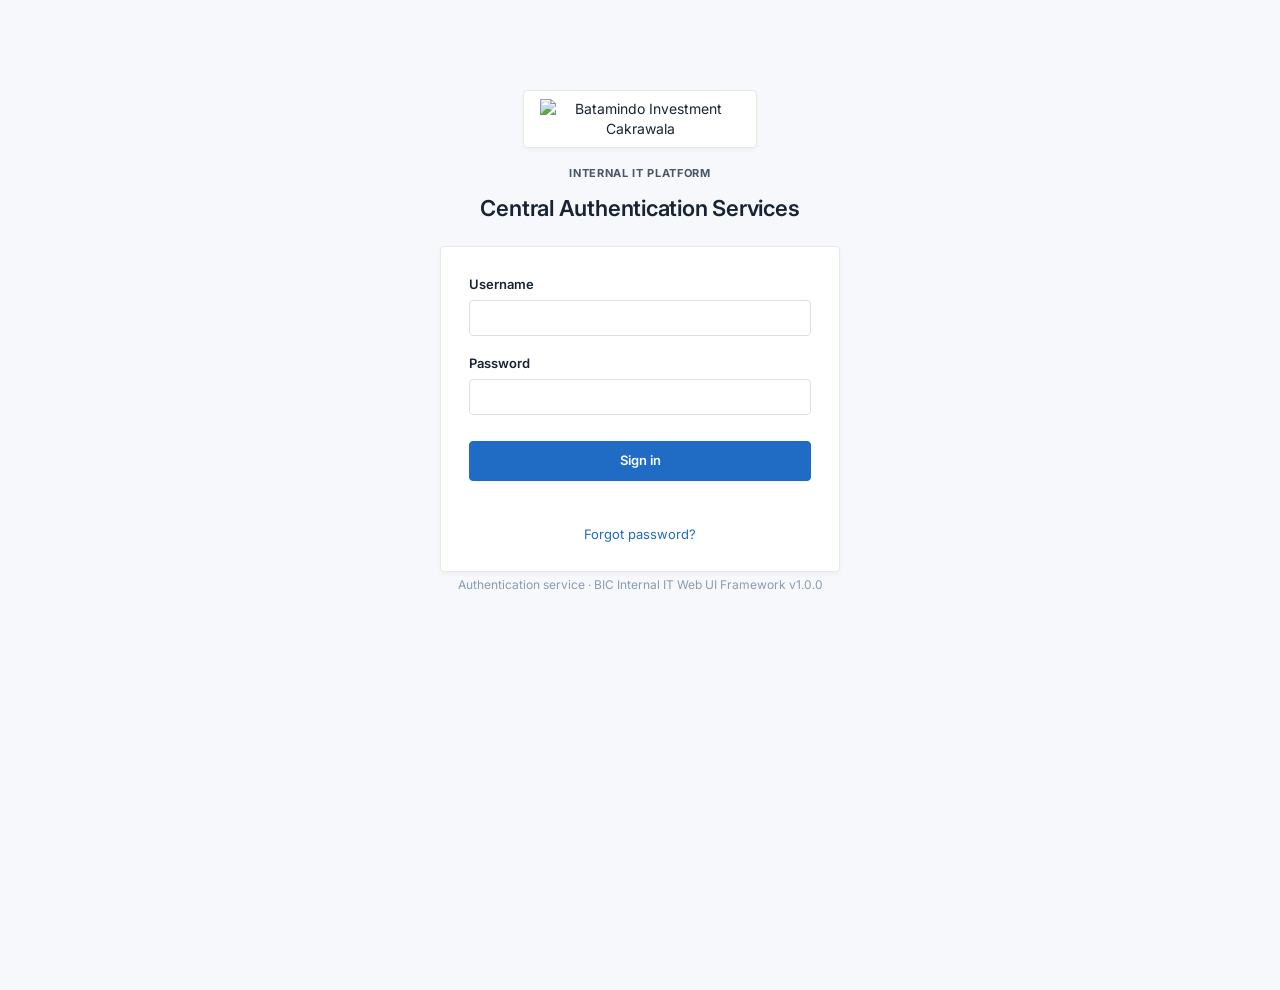
==== commit b712f49d: "feat: redesign users table layout and add colored action buttons following Tabler UI" ====
--- a/frontend/index.html
+++ b/frontend/index.html
@@ -10,12 +10,12 @@
   <link rel="apple-touch-icon" href="/assets/bic-logo.jpg?v=20260922-v3">
   <link rel="preconnect" href="https://fonts.googleapis.com">
   <link rel="preconnect" href="https://fonts.gstatic.com" crossorigin>
-  <link href="https://fonts.googleapis.com/css2?family=DM+Sans:ital,opsz,wght@0,9..40,100..1000;1,9..40,100..1000&display=swap" rel="stylesheet">
-  <link rel="stylesheet" href="/css/bic-tokens.css?v=20260922-v4">
-  <link rel="stylesheet" href="/css/bic-base.css?v=20260922-v4">
-  <link rel="stylesheet" href="/css/bic-layout.css?v=20260922-v4">
-  <link rel="stylesheet" href="/css/bic-components.css?v=20260922-v4">
-  <link rel="stylesheet" href="/css/bic-utilities.css?v=20260922-v4">
+  <link href="https://fonts.googleapis.com/css2?family=Inter:wght@400;500;600;700&display=swap" rel="stylesheet">
+  <link rel="stylesheet" href="/css/bic-tokens.css?v=20260930-tabler-v2">
+  <link rel="stylesheet" href="/css/bic-base.css?v=20260930-tabler-v2">
+  <link rel="stylesheet" href="/css/bic-layout.css?v=20260930-tabler-v2">
+  <link rel="stylesheet" href="/css/bic-components.css?v=20260930-tabler-v2">
+  <link rel="stylesheet" href="/css/bic-utilities.css?v=20260930-tabler-v2">
 </head>
 <body>
   <div id="app">
@@ -76,58 +76,66 @@
     <div id="modal-root"></div>
 
     <section id="portal-view" class="bic-app bic-hidden">
-      <aside id="primary-navigation" class="bic-sidebar">
-        <div class="bic-brand">
-          <div class="bic-brand-logo-wrap">
-            <img class="bic-sidebar-logo" src="/assets/bic-logo.jpg" alt="Batamindo Investment Cakrawala">
-          </div>
-          <span class="bic-brand-title">Central Auth</span>
-        </div>
-        <nav class="bic-nav">
-          <div class="bic-nav-section">Workspace</div>
-          <button class="bic-nav-link is-active" data-section="overview">
-            <svg class="bic-icon" viewBox="0 0 24 24" fill="none" stroke="currentColor" stroke-width="2" stroke-linecap="round" stroke-linejoin="round"><rect width="7" height="9" x="3" y="3" rx="1"/><rect width="7" height="5" x="14" y="3" rx="1"/><rect width="7" height="9" x="14" y="12" rx="1"/><rect width="7" height="5" x="3" y="16" rx="1"/></svg>
-            <span>Overview</span>
-          </button>
-          <button class="bic-nav-link" data-section="users">
-            <svg class="bic-icon" viewBox="0 0 24 24" fill="none" stroke="currentColor" stroke-width="2" stroke-linecap="round" stroke-linejoin="round"><path d="M16 21v-2a4 4 0 0 0-4-4H6a4 4 0 0 0-4 4v2"/><circle cx="9" cy="7" r="4"/><path d="M22 21v-2a4 4 0 0 0-3-3.87"/><path d="M16 3.13a4 4 0 0 1 0 7.75"/></svg>
-            <span>Users</span>
-          </button>
-          <button class="bic-nav-link" data-section="divisions">
-            <svg class="bic-icon" viewBox="0 0 24 24" fill="none" stroke="currentColor" stroke-width="2" stroke-linecap="round" stroke-linejoin="round"><rect width="20" height="14" x="2" y="7" rx="2" ry="2"/><path d="M16 21V5a2 2 0 0 0-2-2h-4a2 2 0 0 0-2 2v16"/></svg>
-            <span>Divisions</span>
-          </button>
-          <button class="bic-nav-link" data-section="applications">
-            <svg class="bic-icon" viewBox="0 0 24 24" fill="none" stroke="currentColor" stroke-width="2" stroke-linecap="round" stroke-linejoin="round"><path d="m2 7 4.41-4.41A2 2 0 0 1 7.83 2h8.34a2 2 0 0 1 1.42.59L22 7"/><path d="M4 12v8a2 2 0 0 0 2 2h12a2 2 0 0 0 2-2v-8"/><line x1="2" x2="22" y1="7" y2="7"/></svg>
-            <span>Applications</span>
-          </button>
-          <button class="bic-nav-link" data-section="rbac">
-            <svg class="bic-icon" viewBox="0 0 24 24" fill="none" stroke="currentColor" stroke-width="2" stroke-linecap="round" stroke-linejoin="round"><path d="M12 22s8-4 8-10V5l-8-3-8 3v7c0 6 8 10 8 10z"/></svg>
-            <span>Roles & permissions</span>
-          </button>
-          <button class="bic-nav-link" data-section="audit">
-            <svg class="bic-icon" viewBox="0 0 24 24" fill="none" stroke="currentColor" stroke-width="2" stroke-linecap="round" stroke-linejoin="round"><path d="M14 2H6a2 2 0 0 0-2 2v16a2 2 0 0 0 2 2h12a2 2 0 0 0 2-2V8z"/><polyline points="14 2 14 8 20 8"/><line x1="16" x2="8" y1="13" y2="13"/><line x1="16" x2="8" y1="17" y2="17"/><line x1="10" x2="8" y1="9" y2="9"/></svg>
-            <span>Audit log</span>
-          </button>
-        </nav>
-      </aside>
-      <main class="bic-main">
-        <header class="bic-topbar">
-          <div class="bic-flex bic-items-center"><div><p class="bic-kicker">CENTRAL AUTHENTICATION SERVICE</p><h2 id="page-title" class="bic-page-title">Overview</h2></div></div>
-          <div class="bic-dropdown">
-            <button id="identity" class="bic-identity bic-dropdown-toggle" type="button" aria-expanded="false" aria-haspopup="true"></button>
-            <div class="bic-dropdown-menu" id="user-dropdown-menu">
-              <button id="logout-button" class="bic-dropdown-item bic-dropdown-item-danger" type="button">
-                <svg class="bic-icon" viewBox="0 0 24 24" fill="none" stroke="currentColor" stroke-width="2" stroke-linecap="round" stroke-linejoin="round">
-                  <path d="M9 21H5a2 2 0 0 1-2-2V5a2 2 0 0 1 2-2h4"></path>
-                  <polyline points="16 17 21 12 16 7"></polyline>
-                  <line x1="21" y1="12" x2="9" y2="12"></line>
-                </svg>
-                <span>Sign out</span>
-              </button>
+      <header class="bic-navbar">
+        <div class="bic-navbar-container">
+          <div class="bic-navbar-left">
+            <button class="bic-menu-toggle" type="button" aria-label="Toggle navigation" data-bic-toggle-menu>
+              <svg class="bic-icon" viewBox="0 0 24 24" fill="none" stroke="currentColor" stroke-width="2" stroke-linecap="round" stroke-linejoin="round"><line x1="4" x2="20" y1="12" y2="12"/><line x1="4" x2="20" y1="6" y2="6"/><line x1="4" x2="20" y1="18" y2="18"/></svg>
+            </button>
+            <div class="bic-brand">
+              <div class="bic-brand-logo-wrap">
+                <img class="bic-brand-logo" src="/assets/bic-logo.jpg" alt="Batamindo Investment Cakrawala">
+              </div>
+              <span class="bic-brand-title">Central Auth</span>
             </div>
           </div>
-        </header>
+
+          <nav id="primary-navigation" class="bic-nav-horizontal">
+            <button class="bic-nav-link is-active" data-section="overview">
+              <svg class="bic-icon" viewBox="0 0 24 24" fill="none" stroke="currentColor" stroke-width="2" stroke-linecap="round" stroke-linejoin="round"><rect width="7" height="9" x="3" y="3" rx="1"/><rect width="7" height="5" x="14" y="3" rx="1"/><rect width="7" height="9" x="14" y="12" rx="1"/><rect width="7" height="5" x="3" y="16" rx="1"/></svg>
+              <span>Overview</span>
+            </button>
+            <button class="bic-nav-link" data-section="users">
+              <svg class="bic-icon" viewBox="0 0 24 24" fill="none" stroke="currentColor" stroke-width="2" stroke-linecap="round" stroke-linejoin="round"><path d="M16 21v-2a4 4 0 0 0-4-4H6a4 4 0 0 0-4 4v2"/><circle cx="9" cy="7" r="4"/><path d="M22 21v-2a4 4 0 0 0-3-3.87"/><path d="M16 3.13a4 4 0 0 1 0 7.75"/></svg>
+              <span>Users</span>
+            </button>
+            <button class="bic-nav-link" data-section="divisions">
+              <svg class="bic-icon" viewBox="0 0 24 24" fill="none" stroke="currentColor" stroke-width="2" stroke-linecap="round" stroke-linejoin="round"><rect width="20" height="14" x="2" y="7" rx="2" ry="2"/><path d="M16 21V5a2 2 0 0 0-2-2h-4a2 2 0 0 0-2 2v16"/></svg>
+              <span>Divisions</span>
+            </button>
+            <button class="bic-nav-link" data-section="applications">
+              <svg class="bic-icon" viewBox="0 0 24 24" fill="none" stroke="currentColor" stroke-width="2" stroke-linecap="round" stroke-linejoin="round"><path d="m2 7 4.41-4.41A2 2 0 0 1 7.83 2h8.34a2 2 0 0 1 1.42.59L22 7"/><path d="M4 12v8a2 2 0 0 0 2 2h12a2 2 0 0 0 2-2v-8"/><line x1="2" x2="22" y1="7" y2="7"/></svg>
+              <span>Applications</span>
+            </button>
+            <button class="bic-nav-link" data-section="rbac">
+              <svg class="bic-icon" viewBox="0 0 24 24" fill="none" stroke="currentColor" stroke-width="2" stroke-linecap="round" stroke-linejoin="round"><path d="M12 22s8-4 8-10V5l-8-3-8 3v7c0 6 8 10 8 10z"/></svg>
+              <span>Roles & permissions</span>
+            </button>
+            <button class="bic-nav-link" data-section="audit">
+              <svg class="bic-icon" viewBox="0 0 24 24" fill="none" stroke="currentColor" stroke-width="2" stroke-linecap="round" stroke-linejoin="round"><path d="M14 2H6a2 2 0 0 0-2 2v16a2 2 0 0 0 2 2h12a2 2 0 0 0 2-2V8z"/><polyline points="14 2 14 8 20 8"/><line x1="16" x2="8" y1="13" y2="13"/><line x1="16" x2="8" y1="17" y2="17"/><line x1="10" x2="8" y1="9" y2="9"/></svg>
+              <span>Audit log</span>
+            </button>
+          </nav>
+
+          <div class="bic-navbar-right">
+            <div class="bic-dropdown">
+              <button id="identity" class="bic-identity bic-dropdown-toggle" type="button" aria-expanded="false" aria-haspopup="true"></button>
+              <div class="bic-dropdown-menu" id="user-dropdown-menu">
+                <button id="logout-button" class="bic-dropdown-item bic-dropdown-item-danger" type="button">
+                  <svg class="bic-icon" viewBox="0 0 24 24" fill="none" stroke="currentColor" stroke-width="2" stroke-linecap="round" stroke-linejoin="round">
+                    <path d="M9 21H5a2 2 0 0 1-2-2V5a2 2 0 0 1 2-2h4"></path>
+                    <polyline points="16 17 21 12 16 7"></polyline>
+                    <line x1="21" y1="12" x2="9" y2="12"></line>
+                  </svg>
+                  <span>Sign out</span>
+                </button>
+              </div>
+            </div>
+          </div>
+        </div>
+      </header>
+
+      <main class="bic-main">
         <div class="bic-content">
           <div id="toast" class="bic-alert bic-alert-success bic-hidden" role="status" aria-live="polite"></div>
           <section id="section-overview" class="portal-section"></section>
@@ -140,7 +148,7 @@
       </main>
     </section>
   </div>
-  <script src="/app.js?v=20260922-v4"></script>
-  <script src="/js/bic-ui.js?v=20260922-v4"></script>
+  <script src="/app.js?v=20260930-tabler-v2"></script>
+  <script src="/js/bic-ui.js?v=20260930-tabler-v2"></script>
 </body>
 </html>
--- a/css/bic-tokens.css
+++ b/css/bic-tokens.css
@@ -1,83 +1,83 @@
 :root {
-  /* Brand - Balanced enterprise palette */
-  --bic-primary: #4361ee;
-  --bic-primary-hover: #374fc7;
-  --bic-primary-active: #2f44b0;
-  --bic-primary-soft: #eef2ff;
-  --bic-primary-soft-hover: #e0e7ff;
-  --bic-primary-text: #3538cd;
-  --bic-primary-border: #c7d2fe;
-  --bic-secondary: #0ea5e9;
-  --bic-secondary-hover: #0284c7;
-  --bic-secondary-soft: #f0f9ff;
-  --bic-accent: #059669;
+  /* Brand - Tabler.io signature palette */
+  --bic-primary: #206bc4;
+  --bic-primary-hover: #1a569d;
+  --bic-primary-active: #144177;
+  --bic-primary-soft: #eef4fc;
+  --bic-primary-soft-hover: #dfeaf9;
+  --bic-primary-text: #206bc4;
+  --bic-primary-border: #bcd5f5;
+  --bic-secondary: #667382;
+  --bic-secondary-hover: #54606e;
+  --bic-secondary-soft: #f6f8fb;
+  --bic-accent: #2fb344;
 
-  /* Status - Calibrated background to foreground brightness ratios */
-  --bic-success: #10b981;
-  --bic-success-hover: #059669;
-  --bic-success-soft: #ecfdf5;
-  --bic-success-text: #027a48;
-  --bic-success-border: #a7f3d0;
+  /* Status - Tabler.io status palette */
+  --bic-success: #2fb344;
+  --bic-success-hover: #269037;
+  --bic-success-soft: #ecfdf3;
+  --bic-success-text: #198754;
+  --bic-success-border: #bbf0cc;
 
-  --bic-warning: #f59e0b;
-  --bic-warning-hover: #d97706;
-  --bic-warning-soft: #fffbeb;
+  --bic-warning: #f59f00;
+  --bic-warning-hover: #d98d00;
+  --bic-warning-soft: #fef3d6;
   --bic-warning-text: #b45309;
   --bic-warning-border: #fde68a;
 
-  --bic-danger: #ef4444;
-  --bic-danger-hover: #dc2626;
-  --bic-danger-soft: #fef2f2;
+  --bic-danger: #d63939;
+  --bic-danger-hover: #b02a2a;
+  --bic-danger-soft: #fbe5e5;
   --bic-danger-text: #b91c1c;
-  --bic-danger-border: #fecaca;
+  --bic-danger-border: #f8c2c2;
 
-  --bic-info: #0ea5e9;
-  --bic-info-hover: #0284c7;
-  --bic-info-soft: #f0f9ff;
+  --bic-info: #4299e1;
+  --bic-info-hover: #3182ce;
+  --bic-info-soft: #e8f4fd;
   --bic-info-text: #0369a1;
-  --bic-info-border: #bae6fd;
+  --bic-info-border: #c2e2fa;
 
-  /* Neutral surfaces - Clean modern light surfaces */
-  --bic-bg-body: #f4f6f9;
+  /* Neutral surfaces - Tabler.io crisp light styling */
+  --bic-bg-body: #f6f8fb;
   --bic-bg-surface: #ffffff;
   --bic-bg-surface-muted: #f8fafc;
   --bic-bg-sidebar: #ffffff;
-  --bic-bg-sidebar-hover: #f1f5f9;
-  --bic-bg-sidebar-active: #4361ee;
+  --bic-bg-sidebar-hover: #f6f8fb;
+  --bic-bg-sidebar-active: #eef4fc;
   --bic-bg-muted: #f8fafc;
 
-  /* Text colors */
-  --bic-text-primary: #1e293b;
-  --bic-text-dark: #0f172a;
-  --bic-text-heading: #0f172a;
-  --bic-text-secondary: #475569;
-  --bic-text-muted: #64748b;
+  /* Text colors - Tabler slate text hierarchy */
+  --bic-text-primary: #182433;
+  --bic-text-dark: #182433;
+  --bic-text-heading: #182433;
+  --bic-text-secondary: #495665;
+  --bic-text-muted: #8b9cae;
   --bic-text-inverse: #ffffff;
-  --bic-text-sidebar: #334155;
-  --bic-text-sidebar-hover: #1e293b;
-  --bic-text-sidebar-active: #ffffff;
-  --bic-sidebar-link: #475569;
-  --bic-sidebar-link-hover: #1e293b;
-  --bic-sidebar-link-active: #ffffff;
+  --bic-text-sidebar: #495665;
+  --bic-text-sidebar-hover: #182433;
+  --bic-text-sidebar-active: #206bc4;
+  --bic-sidebar-link: #495665;
+  --bic-sidebar-link-hover: #182433;
+  --bic-sidebar-link-active: #206bc4;
 
-  /* Borders */
-  --bic-border: #e5eaef;
-  --bic-border-subtle: #f0f3f6;
-  --bic-border-strong: #dfe5ef;
-  --bic-border-focus: #5d87ff;
+  /* Borders - Tabler 1px subtle lines */
+  --bic-border: #e6e8ea;
+  --bic-border-subtle: #f0f2f5;
+  --bic-border-strong: #dce1e7;
+  --bic-border-focus: #206bc4;
 
-  /* Typography - Tailwind-Admin DM Sans font stack */
-  --bic-font-family: "DM Sans", -apple-system, BlinkMacSystemFont, "Segoe UI", Roboto, "Helvetica Neue", Arial, sans-serif;
+  /* Typography - Tabler Inter font stack */
+  --bic-font-family: "Inter", -apple-system, BlinkMacSystemFont, San Francisco, Segoe UI, Roboto, Helvetica Neue, sans-serif;
   --bic-font-size-xs: 0.75rem;     /* 12px */
   --bic-font-size-sm: 0.8125rem;   /* 13px */
   --bic-font-size-md: 0.875rem;    /* 14px */
-  --bic-font-size-base: 0.9375rem; /* 15px */
-  --bic-font-size-lg: 1.125rem;    /* 18px */
-  --bic-font-size-xl: 1.375rem;    /* 22px */
-  --bic-font-size-2xl: 1.75rem;    /* 28px */
-  --bic-line-height: 1.5;
+  --bic-font-size-base: 0.875rem;  /* 14px */
+  --bic-font-size-lg: 1rem;        /* 16px */
+  --bic-font-size-xl: 1.25rem;     /* 20px */
+  --bic-font-size-2xl: 1.5rem;     /* 24px */
+  --bic-line-height: 1.4285714;
 
-  /* Spacing: 4px scale */
+  /* Spacing: Tabler 4px/8px scale */
   --bic-space-1: 0.25rem;  /* 4px */
   --bic-space-2: 0.5rem;   /* 8px */
   --bic-space-3: 0.75rem;  /* 12px */
@@ -87,35 +87,35 @@
   --bic-space-8: 2rem;     /* 32px */
   --bic-space-10: 2.5rem;  /* 40px */
 
-  /* Shape / Radii - Tailwind-Admin signature geometry */
+  /* Shape / Radii - Tabler signature geometry (crisp 4px-8px) */
   --bic-radius-sm: 4px;
-  --bic-radius-md: 7px;
-  --bic-radius-lg: 10px;
-  --bic-radius-xl: 12px;
-  --bic-radius-2xl: 16px;
-  --bic-radius-pill: 9999px;
+  --bic-radius-md: 4px;
+  --bic-radius-lg: 6px;
+  --bic-radius-xl: 8px;
+  --bic-radius-2xl: 10px;
+  --bic-radius-pill: 50rem;
 
-  /* Shadows - Tailwind-Admin signature elevation */
-  --bic-shadow-sm: 0 1px 3px rgba(0, 0, 0, 0.05);
-  --bic-shadow-card: 0 4px 20px 0 rgba(0, 0, 0, 0.05);
-  --bic-shadow-md: rgba(145, 158, 171, 0.2) 0px 0px 2px 0px, rgba(145, 158, 171, 0.12) 0px 12px 24px -4px;
-  --bic-shadow-lg: 0 20px 25px -5px rgba(0, 0, 0, 0.1), 0 10px 10px -5px rgba(0, 0, 0, 0.04);
-  --bic-shadow-navbar: rgba(145, 158, 171, 0.12) 0px 2px 8px;
-  --bic-shadow-primary: 0 4px 12px rgba(93, 135, 255, 0.35);
-  --bic-shadow-danger: 0 4px 12px rgba(250, 137, 107, 0.35);
-  --bic-shadow-dropdown: 0 8px 24px rgba(145, 158, 171, 0.2);
+  /* Shadows - Tabler subtle elevation */
+  --bic-shadow-sm: 0 1px 2px 0 rgba(0, 0, 0, 0.05);
+  --bic-shadow-card: rgba(24, 36, 51, 0.04) 0px 2px 4px 0px;
+  --bic-shadow-md: 0 0.5rem 1rem rgba(0, 0, 0, 0.04);
+  --bic-shadow-lg: 0 1rem 2rem rgba(0, 0, 0, 0.08);
+  --bic-shadow-navbar: rgba(24, 36, 51, 0.04) 0px 2px 4px;
+  --bic-shadow-primary: 0 0.25rem 0.75rem rgba(32, 107, 196, 0.2);
+  --bic-shadow-danger: 0 0.25rem 0.75rem rgba(214, 57, 57, 0.2);
+  --bic-shadow-dropdown: 0 0.5rem 1rem rgba(24, 36, 51, 0.08);
 
-  /* Layout Dimensions */
-  --bic-sidebar-width: 270px;
-  --bic-topbar-height: 64px;
-  --bic-content-max: 1600px;
-  --bic-auth-max-width: 440px;
-  --bic-control-height: 38px;
-  --bic-table-row-height: 48px;
+  /* Layout Dimensions - Tabler Navigation Grid */
+  --bic-sidebar-width: 240px;
+  --bic-topbar-height: 56px;
+  --bic-content-max: 1400px;
+  --bic-auth-max-width: 400px;
+  --bic-control-height: 36px;
+  --bic-table-row-height: 44px;
 
   /* Transitions */
   --bic-transition: 150ms ease-in-out;
-  --bic-backdrop: rgba(42, 53, 71, 0.45);
+  --bic-backdrop: rgba(24, 36, 51, 0.35);
 
   /* Semantic Aliases */
   --bic-color-primary: var(--bic-primary);
@@ -128,7 +128,7 @@
   --bic-color-text-muted: var(--bic-text-muted);
   --bic-color-border: var(--bic-border);
   --bic-color-border-strong: var(--bic-border-strong);
-  --bic-color-success: var(--bic-success);
+}  --bic-color-success: var(--bic-success);
   --bic-color-warning: var(--bic-warning);
   --bic-color-danger: var(--bic-danger);
   --bic-color-info: var(--bic-info);
--- a/css/bic-base.css
+++ b/css/bic-base.css
@@ -24,7 +24,7 @@
 }
 
 ::selection {
-  color: var(--bic-text-inverse);
+  color: #ffffff;
   background: var(--bic-primary);
 }
 
@@ -34,21 +34,23 @@
 }
 
 h1, h2, h3, h4, h5, h6 {
-  margin: 0 0 var(--bic-space-3);
-  color: var(--bic-text-primary);
+  margin: 0 0 var(--bic-space-2);
+  color: var(--bic-text-heading);
   font-weight: 600;
   line-height: 1.25;
+  letter-spacing: -0.01em;
 }
 
 h1 { font-size: var(--bic-font-size-2xl); font-weight: 700; }
 h2 { font-size: var(--bic-font-size-xl); font-weight: 600; }
 h3 { font-size: var(--bic-font-size-lg); font-weight: 600; }
-h4 { font-size: 16px; font-weight: 600; }
-h5 { font-size: var(--bic-font-size-md); font-weight: 600; }
-h6 { font-size: var(--bic-font-size-sm); font-weight: 600; }
+h4 { font-size: 0.875rem; font-weight: 600; }
+h5 { font-size: 0.8125rem; font-weight: 600; }
+h6 { font-size: 0.75rem; font-weight: 600; }
 
 p {
-  margin: 0 0 var(--bic-space-4);
+  margin: 0 0 var(--bic-space-3);
+  color: var(--bic-text-secondary);
 }
 
 a {
--- a/css/bic-layout.css
+++ b/css/bic-layout.css
@@ -1,307 +1,317 @@
+/* Tabler.io Horizontal Navbar Layout - Central Authentication Service */
+
 .bic-app {
   min-height: 100vh;
   display: flex;
-  background-color: var(--bic-bg-body);
-}
-
-.bic-sidebar {
-  position: fixed;
-  inset: 0 auto 0 0;
-  width: var(--bic-sidebar-width, 270px);
-  background: #ffffff !important;
-  color: #2a3547 !important;
-  overflow-y: auto;
-  display: flex;
   flex-direction: column;
-  border-right: 1px solid #e5eaef !important;
-  box-shadow: 0 0 20px rgba(0, 0, 0, 0.03);
+  background-color: var(--bic-bg-body, #f6f8fb);
+}
+
+/* Horizontal Top Navbar */
+.bic-navbar {
+  position: sticky;
+  top: 0;
   z-index: 1000;
-  transition: transform 0.25s ease-in-out;
-}
-
+  background: #ffffff;
+  border-bottom: 1px solid var(--bic-border, #e6e8ea);
+  box-shadow: 0 1px 2px rgba(24, 36, 51, 0.04);
+}
+
+.bic-navbar-container {
+  display: flex;
+  align-items: center;
+  justify-content: space-between;
+  gap: 1.25rem;
+  height: 60px;
+  max-width: 1400px;
+  margin: 0 auto;
+  padding: 0 1.5rem;
+  width: 100%;
+}
+
+.bic-navbar-left {
+  display: flex;
+  align-items: center;
+  gap: 1rem;
+}
+
+/* Brand */
 .bic-brand {
-  height: var(--bic-topbar-height, 70px);
-  display: flex;
-  align-items: center;
-  gap: 0.75rem;
-  padding: 0 1.25rem;
-  color: #2a3547 !important;
-  font-size: 1.05rem;
-  font-weight: 700;
-  letter-spacing: -.01em;
-  border-bottom: 1px solid #e5eaef !important;
-  background: #ffffff !important;
+  display: flex;
+  align-items: center;
+  gap: 0.625rem;
+  color: var(--bic-text-heading, #182433);
+  font-size: 0.9375rem;
+  font-weight: 600;
+  letter-spacing: -0.01em;
+  text-decoration: none;
+  user-select: none;
+  flex-shrink: 0;
 }
 
 .bic-brand-logo-wrap {
   display: inline-flex;
   align-items: center;
   justify-content: center;
-  height: 36px;
-  padding: 2px 8px;
+  height: 32px;
+  padding: 2px 6px;
   background: #ffffff;
-  border-radius: var(--bic-radius-sm, 8px);
-  border: 1px solid #e5eaef;
+  border-radius: var(--bic-radius-sm, 4px);
+  border: 1px solid var(--bic-border, #e6e8ea);
   flex-shrink: 0;
 }
 
-.bic-brand-mark {
-  width: 32px;
-  height: 32px;
-  display: grid;
-  place-items: center;
-  border-radius: var(--bic-radius-md, 8px);
-  background: #5d87ff;
-  color: #ffffff;
-  font-size: 0.8125rem;
-  font-weight: 700;
-  letter-spacing: .02em;
-  box-shadow: var(--bic-shadow-sm);
-  flex-shrink: 0;
-}
-
-.bic-sidebar-logo {
+.bic-brand-logo {
   display: block;
-  height: 26px;
+  height: 22px;
   width: auto;
-  max-width: 100px;
+  max-width: 90px;
   object-fit: contain;
 }
 
 .bic-brand-title {
-  font-size: 1.05rem;
-  font-weight: 700;
-  color: #2a3547 !important;
+  font-size: 0.9375rem;
+  font-weight: 600;
+  color: var(--bic-text-heading, #182433);
   letter-spacing: -0.01em;
   white-space: nowrap;
-  overflow: hidden;
-  text-overflow: ellipsis;
-}
-
-.bic-nav {
+}
+
+/* Horizontal Navigation Bar */
+.bic-nav-horizontal {
+  display: flex;
+  align-items: center;
+  gap: 0.25rem;
   flex: 1;
-  padding: 1rem 0.875rem;
-}
-
-.bic-sidebar-heading {
-  display: none;
-  align-items: center;
-  justify-content: space-between;
-  gap: var(--bic-space-3);
-  padding: var(--bic-space-3) 1rem 0;
-}
-
-.bic-nav-section {
-  padding: 1.25rem 0.875rem 0.5rem;
-  color: #64748b !important;
-  font-size: 0.75rem;
-  font-weight: 700;
-  text-transform: uppercase;
-  letter-spacing: .08em;
+  margin: 0 1rem;
 }
 
 .bic-nav-link {
-  display: flex;
-  align-items: center;
-  gap: 0.75rem;
-  padding: 0.65rem 0.875rem;
-  margin-bottom: 4px;
-  border-radius: 8px;
+  display: inline-flex;
+  align-items: center;
+  gap: 0.45rem;
+  padding: 0.4375rem 0.75rem;
+  border-radius: var(--bic-radius-sm, 4px);
   border: 0;
-  color: #475569 !important;
+  color: var(--bic-text-secondary, #667382);
   font-size: 0.875rem;
   font-weight: 500;
   text-decoration: none;
   cursor: pointer;
   background: transparent;
-  width: 100%;
-  text-align: left;
-  transition: all 0.2s ease-in-out;
+  white-space: nowrap;
+  transition: all var(--bic-transition, 0.15s ease);
 }
 
 .bic-nav-link svg,
 .bic-nav-link .bic-icon {
-  width: 19px;
-  height: 19px;
+  width: 17px;
+  height: 17px;
   flex-shrink: 0;
-  color: #64748b;
+  color: var(--bic-text-muted, #929dab);
   stroke: currentColor;
-  stroke-width: 1.8;
-  transition: color 0.2s ease-in-out;
+  stroke-width: 2;
+  transition: color var(--bic-transition, 0.15s ease);
 }
 
 .bic-nav-link:hover {
-  background: #f1f5f9 !important;
-  color: #0f172a !important;
+  background: var(--bic-bg-surface-muted, #f6f8fb);
+  color: var(--bic-text-heading, #182433);
   text-decoration: none;
 }
 
 .bic-nav-link:hover svg,
 .bic-nav-link:hover .bic-icon {
-  color: #4361ee !important;
-  stroke: #4361ee !important;
+  color: var(--bic-primary, #206bc4);
 }
 
 .bic-nav-link.is-active {
-  background: #4361ee !important;
-  color: #ffffff !important;
+  background: var(--bic-primary-soft, #eef4fc);
+  color: var(--bic-primary, #206bc4);
   font-weight: 600;
-  box-shadow: 0 4px 10px rgba(67, 97, 238, 0.25);
+  box-shadow: none;
   text-decoration: none;
 }
 
 .bic-nav-link.is-active svg,
 .bic-nav-link.is-active .bic-icon {
-  color: #ffffff !important;
-  stroke: #ffffff !important;
-}
-
+  color: var(--bic-primary, #206bc4);
+  stroke: var(--bic-primary, #206bc4);
+}
+
+.bic-navbar-right {
+  display: flex;
+  align-items: center;
+  gap: 0.75rem;
+  flex-shrink: 0;
+}
+
+/* Mobile Hamburger Toggle */
+.bic-menu-toggle {
+  display: none;
+  width: 32px;
+  height: 32px;
+  align-items: center;
+  justify-content: center;
+  padding: 0;
+  border: 1px solid var(--bic-border, #e6e8ea);
+  border-radius: var(--bic-radius-sm, 4px);
+  background: #ffffff;
+  color: var(--bic-text-secondary, #667382);
+  cursor: pointer;
+}
+
+.bic-menu-toggle:hover {
+  background: var(--bic-bg-surface-muted, #f6f8fb);
+  color: var(--bic-text-heading, #182433);
+}
+
+/* Main Area */
 .bic-main {
-  min-height: 100vh;
-  margin-left: var(--bic-sidebar-width);
   flex: 1;
+  display: flex;
+  flex-direction: column;
+  width: 100%;
   min-width: 0;
-  display: flex;
-  flex-direction: column;
-}
-
-.bic-topbar {
-  position: sticky;
-  top: 0;
-  z-index: 900;
-  height: var(--bic-topbar-height);
+}
+
+/* Page Header Sub-bar */
+.bic-page-header-wrap {
+  background: transparent;
+  border-bottom: 1px solid transparent;
+  padding-top: 1.5rem;
+}
+
+.bic-page-header-container {
+  max-width: 1400px;
+  margin: 0 auto;
+  padding: 0 1.5rem;
+  width: 100%;
+  display: flex;
+  align-items: center;
+  justify-content: space-between;
+  gap: 1rem;
+}
+
+.bic-page-header {
   display: flex;
   align-items: center;
   justify-content: space-between;
   gap: var(--bic-space-4);
-  padding: 0 1.5rem;
-  background: #ffffff;
-  border-bottom: 1px solid var(--bic-border);
-  box-shadow: 0 0 2rem 0 rgba(33, 37, 41, 0.05);
-}
-
+  margin-bottom: 1.25rem;
+}
+
+.bic-page-title {
+  margin: 0.1rem 0 0;
+  font-size: 1.375rem;
+  font-weight: 600;
+  color: var(--bic-text-heading, #182433);
+  line-height: 1.25;
+}
+
+.bic-page-subtitle {
+  margin: 0.25rem 0 0;
+  color: var(--bic-text-muted, #929dab);
+  font-size: 0.8125rem;
+}
+
+/* Main Content Container */
 .bic-content {
   width: 100%;
-  max-width: var(--bic-content-max);
+  max-width: 1400px;
   margin: 0 auto;
-  padding: 1.75rem 1.5rem;
+  padding: 1.25rem 1.5rem 2.5rem;
   flex: 1;
 }
 
-.bic-topbar-label {
-  color: var(--bic-text-secondary);
-  font-size: var(--bic-font-size-sm);
-  font-weight: 500;
-}
-
-.bic-menu-toggle {
-  display: none;
-  width: 2.25rem;
-  height: 2.25rem;
-  flex: 0 0 2.25rem;
-  align-items: center;
-  justify-content: center;
-  padding: 0;
-}
-
-.bic-sidebar-overlay {
-  display: none;
-}
-
-.bic-skip-link {
-  position: fixed;
-  top: var(--bic-space-3);
-  left: var(--bic-space-3);
-  z-index: 3000;
-  transform: translateY(-160%);
-}
-
-.bic-skip-link:focus { transform: translateY(0); }
-
-.bic-dropdown { position: relative; }
-.bic-dropdown > summary { list-style: none; }
-.bic-dropdown > summary::-webkit-details-marker { display: none; }
+/* Dropdown */
+.bic-dropdown {
+  position: relative;
+}
 
 .bic-dropdown-menu {
   position: absolute;
-  top: calc(100% + var(--bic-space-2));
+  top: calc(100% + 4px);
   right: 0;
-  min-width: 220px;
-  padding: var(--bic-space-2) 0;
-  border: 1px solid var(--bic-border);
-  border-radius: var(--bic-radius-md);
-  background: var(--bic-bg-surface);
-  box-shadow: var(--bic-shadow-md);
-  z-index: 1200;
-}
-
-.bic-page-header {
-  display: flex;
-  align-items: flex-start;
-  justify-content: space-between;
-  gap: var(--bic-space-4);
-  margin-bottom: 1.5rem;
-}
-
-.bic-page-title {
-  margin-bottom: 0.25rem;
-  font-size: 1.45rem;
-  font-weight: 600;
-  color: var(--bic-text-primary);
-}
-
-.bic-page-subtitle {
+  min-width: 190px;
+  padding: 0.25rem 0;
   margin: 0;
-  color: var(--bic-text-muted);
-  font-size: 0.875rem;
-}
-
+  background: #ffffff;
+  border: 1px solid var(--bic-border, #e6e8ea);
+  border-radius: var(--bic-radius-sm, 4px);
+  box-shadow: 0 8px 16px rgba(24, 36, 51, 0.08);
+  z-index: 1050;
+  display: none;
+  opacity: 0;
+  transform: translateY(-4px);
+  transition: opacity 0.15s ease, transform 0.15s ease;
+}
+
+.bic-dropdown.is-open > .bic-dropdown-menu {
+  display: block;
+  opacity: 1;
+  transform: translateY(0);
+}
+
+/* Grids */
 .bic-grid {
   display: grid;
-  gap: 1.5rem;
-}
-
-.bic-grid-2 { display: grid; grid-template-columns: repeat(2, minmax(0, 1fr)); gap: 1.5rem; }
-.bic-grid-3 { display: grid; grid-template-columns: repeat(3, minmax(0, 1fr)); gap: 1.5rem; }
-.bic-grid-4 { display: grid; grid-template-columns: repeat(4, minmax(0, 1fr)); gap: 1.5rem; }
+  gap: 1.25rem;
+}
+
+.bic-grid-2 { display: grid; grid-template-columns: repeat(2, minmax(0, 1fr)); gap: 1.25rem; }
+.bic-grid-3 { display: grid; grid-template-columns: repeat(3, minmax(0, 1fr)); gap: 1.25rem; }
+.bic-grid-4 { display: grid; grid-template-columns: repeat(4, minmax(0, 1fr)); gap: 1.25rem; }
 
 @media (max-width: 1100px) {
   .bic-grid-4 { grid-template-columns: repeat(2, minmax(0, 1fr)); }
   .bic-grid-3 { grid-template-columns: repeat(2, minmax(0, 1fr)); }
 }
 
-@media (max-width: 768px) {
-  .bic-sidebar {
-    transform: translateX(-100%);
-  }
-
-  .bic-sidebar.is-open {
-    transform: translateX(0);
-  }
-
-  .bic-sidebar-heading { display: flex; }
-  .bic-menu-toggle { display: inline-flex; }
-
-  .bic-sidebar-overlay {
-    position: fixed;
-    inset: 0;
-    display: block;
-    border: 0;
-    background: rgba(34, 46, 60, 0.4);
-    backdrop-filter: blur(2px);
+/* Mobile & Tablet Responsive */
+@media (max-width: 991.98px) {
+  .bic-menu-toggle {
+    display: inline-flex;
+  }
+
+  .bic-navbar-container {
+    position: relative;
+    padding: 0 1rem;
+    height: 56px;
+  }
+
+  .bic-nav-horizontal {
+    display: none;
+    position: absolute;
+    top: 56px;
+    left: 0;
+    right: 0;
+    flex-direction: column;
+    align-items: stretch;
+    background: #ffffff;
+    border-bottom: 1px solid var(--bic-border, #e6e8ea);
+    box-shadow: 0 8px 16px rgba(24, 36, 51, 0.08);
+    padding: 0.5rem 1rem;
+    margin: 0;
+    gap: 0.25rem;
     z-index: 999;
   }
 
-  .bic-main {
-    margin-left: 0;
+  .bic-nav-horizontal.is-open {
+    display: flex;
+  }
+
+  .bic-nav-link {
+    width: 100%;
+    padding: 0.6rem 0.75rem;
   }
 
   .bic-content {
-    padding: 1rem;
-  }
-
-  .bic-page-header {
-    flex-direction: column;
+    padding: 1rem 1rem 2rem;
+  }
+
+  .bic-page-header-container {
+    padding: 0 1rem;
   }
 
   .bic-grid-2,
--- a/css/bic-components.css
+++ b/css/bic-components.css
@@ -1,40 +1,43 @@
+/* Tabler.io Visual Component Library - Central Authentication Service */
+
 /* Buttons */
 .bic-btn {
   display: inline-flex;
   align-items: center;
   justify-content: center;
-  gap: var(--bic-space-2);
-  min-height: var(--bic-control-height);
-  padding: 0.45rem 1rem;
+  gap: 0.5rem;
+  min-height: 36px;
+  padding: 0.4375rem 0.875rem;
   border: 1px solid transparent;
-  border-radius: var(--bic-radius-md);
+  border-radius: var(--bic-radius-sm);
   cursor: pointer;
   font-family: var(--bic-font-family);
   font-size: var(--bic-font-size-sm);
   font-weight: 500;
-  line-height: 1.5;
+  line-height: 1.4285714286;
   text-decoration: none;
   transition: all var(--bic-transition);
   user-select: none;
+  white-space: nowrap;
 }
 
 .bic-btn:hover { text-decoration: none; }
 .bic-btn:focus-visible,
 .bic-icon-action:focus-visible {
   outline: 0;
-  box-shadow: 0 0 0 3px rgba(93, 135, 255, 0.25);
+  box-shadow: 0 0 0 0.25rem rgba(32, 107, 196, 0.25);
 }
 
 .bic-btn-primary {
   background: var(--bic-primary);
   border-color: var(--bic-primary);
-  color: #fff;
-  box-shadow: none;
+  color: #ffffff;
+  box-shadow: 0 1px 2px rgba(24, 36, 51, 0.05);
 }
 .bic-btn-primary:hover {
   background: var(--bic-primary-hover);
   border-color: var(--bic-primary-hover);
-  color: #fff;
+  color: #ffffff;
 }
 .bic-btn-primary:active {
   background: var(--bic-primary-active);
@@ -42,30 +45,31 @@
 }
 
 .bic-btn-secondary {
-  background: #fff;
-  color: var(--bic-text-heading);
+  background: #ffffff;
+  color: var(--bic-text-primary);
   border-color: var(--bic-border-strong);
+  box-shadow: 0 1px 2px rgba(24, 36, 51, 0.04);
 }
 .bic-btn-secondary:hover {
-  background: #f6f9fc;
-  border-color: #cdd7e5;
-  color: var(--bic-text-heading);
+  background: var(--bic-bg-surface-muted);
+  border-color: #c5cbd5;
+  color: var(--bic-text-primary);
 }
 
 .bic-btn-danger {
   background: var(--bic-danger);
   border-color: var(--bic-danger);
-  color: #fff;
+  color: #ffffff;
 }
 .bic-btn-danger:hover {
   background: var(--bic-danger-hover);
   border-color: var(--bic-danger-hover);
-  color: #fff;
+  color: #ffffff;
 }
 
 .bic-btn-sm {
-  min-height: 30px;
-  padding: 0.25rem 0.65rem;
+  min-height: 28px;
+  padding: 0.25rem 0.625rem;
   font-size: var(--bic-font-size-xs);
   border-radius: var(--bic-radius-sm);
 }
@@ -74,54 +78,61 @@
 .bic-card {
   background: var(--bic-bg-surface);
   border: 1px solid var(--bic-border);
-  border-radius: var(--bic-radius-xl);
+  border-radius: var(--bic-radius-md);
   box-shadow: var(--bic-shadow-card);
-  transition: box-shadow var(--bic-transition);
+  transition: box-shadow var(--bic-transition), border-color var(--bic-transition);
+  position: relative;
+  display: flex;
+  flex-direction: column;
+  min-width: 0;
+  word-wrap: break-word;
 }
 
 .bic-card-header,
 .bic-card-body,
 .bic-card-footer {
-  padding: 1.5rem;
+  padding: 1.25rem 1.25rem;
 }
 
 .bic-card-header {
-  padding-bottom: 1rem;
+  padding-bottom: 0.875rem;
   border-bottom: 1px solid var(--bic-border);
   display: flex;
   align-items: center;
   justify-content: space-between;
+  min-height: 3.25rem;
+  background: transparent;
 }
 
 .bic-card-footer {
-  padding-top: 1rem;
+  padding-top: 0.875rem;
   border-top: 1px solid var(--bic-border);
-  background: #f8fafc;
-  border-bottom-left-radius: var(--bic-radius-xl);
-  border-bottom-right-radius: var(--bic-radius-xl);
+  background: var(--bic-bg-surface-muted);
+  border-bottom-left-radius: var(--bic-radius-md);
+  border-bottom-right-radius: var(--bic-radius-md);
 }
 
 .bic-panel {
-  padding: 1.5rem;
-}
-
-/* KPI / Stat Widgets - Clean modern enterprise cards */
+  padding: 1.25rem;
+}
+
+/* KPI / Stat Widgets - Tabler.io Stamp Metric Cards */
 .bic-stat {
-  padding: 1.25rem 1.5rem;
+  padding: 1.25rem;
   position: relative;
   display: flex;
   align-items: center;
   justify-content: space-between;
   border: 1px solid var(--bic-border);
-  border-radius: var(--bic-radius-xl);
+  border-radius: var(--bic-radius-md);
   background: #ffffff;
-  box-shadow: 0 1px 3px rgba(0, 0, 0, 0.04);
-  transition: transform 0.2s ease, box-shadow 0.2s ease;
+  box-shadow: var(--bic-shadow-card);
+  transition: transform 0.15s ease, box-shadow 0.15s ease;
 }
 
 .bic-stat:hover {
-  transform: translateY(-2px);
-  box-shadow: var(--bic-shadow-md);
+  transform: translateY(-1px);
+  box-shadow: 0 4px 12px rgba(24, 36, 51, 0.06);
 }
 
 .bic-stat-content {
@@ -131,25 +142,27 @@
 
 .bic-stat-label {
   color: var(--bic-text-secondary);
-  font-size: var(--bic-font-size-sm);
-  font-weight: 600;
+  font-size: var(--bic-font-size-xs);
+  font-weight: 600;
+  text-transform: uppercase;
+  letter-spacing: 0.04em;
   display: block;
 }
 
 .bic-stat-value {
-  margin: 0.375rem 0 0;
-  font-size: 1.85rem;
-  font-weight: 700;
+  margin: 0.25rem 0 0;
+  font-size: 1.5rem;
+  font-weight: 600;
   color: var(--bic-text-heading);
-  line-height: 1.1;
-  letter-spacing: -.02em;
+  line-height: 1.2;
+  letter-spacing: -0.01em;
   display: block;
 }
 
 .bic-stat-icon-wrap {
-  width: 46px;
-  height: 46px;
-  border-radius: 12px;
+  width: 44px;
+  height: 44px;
+  border-radius: var(--bic-radius-sm);
   display: flex;
   align-items: center;
   justify-content: center;
@@ -163,66 +176,50 @@
 }
 
 .bic-stat-icon-total {
-  background: #eff4ff;
-  color: #3538cd;
-  border: 1px solid #c7d2fe;
+  background: var(--bic-primary-soft);
+  color: var(--bic-primary);
+  border: 1px solid var(--bic-primary-border);
 }
 
 .bic-stat-icon-active {
-  background: #ecfdf5;
-  color: #027a48;
-  border: 1px solid #a7f3d0;
+  background: var(--bic-success-soft);
+  color: var(--bic-success);
+  border: 1px solid var(--bic-success-border);
 }
 
 .bic-stat-icon-disabled {
-  background: #fef2f2;
-  color: #b91c1c;
-  border: 1px solid #fecaca;
+  background: var(--bic-danger-soft);
+  color: var(--bic-danger);
+  border: 1px solid var(--bic-danger-border);
 }
 
 .bic-stat-icon-applications {
-  background: #f0f9ff;
-  color: #026aa2;
-  border: 1px solid #bae6fd;
-}
-
-.bic-stat-label {
-  color: var(--bic-text-secondary);
-  font-size: var(--bic-font-size-sm);
-  font-weight: 500;
-  display: block;
-}
-
-.bic-stat-value {
-  margin: 0.5rem 0 0.25rem;
-  font-size: 1.75rem;
-  font-weight: 600;
-  color: var(--bic-text-heading);
-  line-height: 1.2;
-  letter-spacing: -.02em;
-  display: block;
+  background: var(--bic-warning-soft);
+  color: var(--bic-warning);
+  border: 1px solid var(--bic-warning-border);
 }
 
 .bic-stat-meta {
   color: var(--bic-text-muted);
   font-size: var(--bic-font-size-xs);
   font-weight: 400;
+  margin-top: 0.25rem;
 }
 
 .bic-kpi-grid {
   display: grid;
   grid-template-columns: repeat(4, minmax(0, 1fr));
-  gap: 1.5rem;
-  margin-bottom: 1.5rem;
-}
-
-/* Forms */
+  gap: 1.25rem;
+  margin-bottom: 1.25rem;
+}
+
+/* Forms - Tabler.io Clean Form Controls */
 .bic-form-group {
-  margin-bottom: 1.25rem;
+  margin-bottom: 1.125rem;
 }
 
 .bic-label {
-  display: inline-block;
+  display: block;
   margin-bottom: 0.375rem;
   font-weight: 600;
   font-size: var(--bic-font-size-sm);
@@ -240,21 +237,21 @@
 .bic-textarea {
   width: 100%;
   min-height: var(--bic-control-height);
-  padding: 0.5rem 0.875rem;
+  padding: 0.4375rem 0.75rem;
   border: 1px solid var(--bic-border-strong);
-  border-radius: var(--bic-radius-md);
-  color: var(--bic-text-heading);
+  border-radius: var(--bic-radius-sm);
+  color: var(--bic-text-primary);
   background: #ffffff;
   font-family: var(--bic-font-family);
   font-size: var(--bic-font-size-sm);
-  line-height: 1.5;
+  line-height: 1.4285714286;
   outline: none;
   transition: border-color var(--bic-transition), box-shadow var(--bic-transition);
 }
 
 .bic-select {
   appearance: none;
-  background-image: url("data:image/svg+xml,%3csvg xmlns='http://www.w3.org/2000/svg' viewBox='0 0 16 16'%3e%3cpath fill='none' stroke='%232a3547' stroke-linecap='round' stroke-linejoin='round' stroke-width='2' d='m2 5 6 6 6-6'/%3e%3c/svg%3e");
+  background-image: url("data:image/svg+xml,%3csvg xmlns='http://www.w3.org/2000/svg' viewBox='0 0 16 16'%3e%3cpath fill='none' stroke='%23667382' stroke-linecap='round' stroke-linejoin='round' stroke-width='2' d='m2 5 6 6 6-6'/%3e%3c/svg%3e");
   background-repeat: no-repeat;
   background-position: right 0.75rem center;
   background-size: 12px 10px;
@@ -262,25 +259,25 @@
 }
 
 .bic-textarea {
-  min-height: 110px;
+  min-height: 100px;
   resize: vertical;
 }
 
 .bic-control:focus,
 .bic-select:focus,
 .bic-textarea:focus {
-  border-color: var(--bic-primary);
-  box-shadow: 0 0 0 3px rgba(93, 135, 255, 0.15);
+  border-color: #90b5e2;
+  box-shadow: 0 0 0 0.25rem rgba(32, 107, 196, 0.25);
 }
 
 /* Inline Embedded Form Box */
 .bic-inline-form-box {
-  background: #f8fafc;
-  border: 1px solid var(--bic-border-strong);
+  background: var(--bic-bg-surface-muted);
+  border: 1px solid var(--bic-border);
   border-radius: var(--bic-radius-md);
   padding: 1rem 1.125rem;
   margin-bottom: 1.25rem;
-  box-shadow: 0 1px 3px rgba(0, 0, 0, 0.04);
+  box-shadow: var(--bic-shadow-card);
 }
 
 .bic-inline-form-header {
@@ -294,7 +291,7 @@
 
 .bic-inline-form-title {
   font-size: var(--bic-font-size-sm);
-  font-weight: 700;
+  font-weight: 600;
   color: var(--bic-text-heading);
 }
 
@@ -303,8 +300,8 @@
   font-weight: 600;
   color: var(--bic-primary);
   background: var(--bic-primary-soft);
-  padding: 0.15rem 0.5rem;
-  border-radius: 9999px;
+  padding: 0.125rem 0.5rem;
+  border-radius: var(--bic-radius-pill);
 }
 
 .bic-inline-form-grid {
@@ -326,35 +323,40 @@
   gap: 0.5rem;
 }
 
-/* Tables */
+/* Tables - Tabler.io Modern Data Tables */
 .bic-table-wrap {
   overflow-x: auto;
   width: 100%;
+  -webkit-overflow-scrolling: touch;
 }
 
 .bic-table {
   width: 100%;
-  border-collapse: collapse;
-  color: var(--bic-text-heading);
-  vertical-align: middle;
+  border-collapse: separate;
+  border-spacing: 0;
+  color: var(--bic-text-primary);
+  font-size: var(--bic-font-size-sm);
 }
 
 .bic-table th,
 .bic-table td {
-  padding: 0.875rem 1rem;
+  padding: 0.75rem 0.875rem;
   border-bottom: 1px solid var(--bic-border);
   text-align: left;
   vertical-align: middle;
 }
 
 .bic-table th {
-  background: #f8fafc;
-  color: var(--bic-text-muted);
+  background: var(--bic-bg-surface-muted);
+  color: var(--bic-text-secondary);
   font-size: 0.75rem;
   font-weight: 600;
   text-transform: uppercase;
-  letter-spacing: .05em;
+  letter-spacing: 0.04em;
+  border-top: 1px solid var(--bic-border);
   border-bottom: 1px solid var(--bic-border);
+  white-space: nowrap;
+  user-select: none;
 }
 
 .bic-table-sort {
@@ -373,7 +375,7 @@
 
 .bic-table-sort:hover,
 .bic-table-sort:focus-visible { color: var(--bic-primary); }
-.bic-sort-indicator { color: var(--bic-text-muted); font-size: 0.9em; }
+.bic-sort-indicator { color: var(--bic-text-muted); font-size: 0.85em; }
 .bic-table th[aria-sort] .bic-sort-indicator { color: var(--bic-primary); }
 
 .bic-table tbody tr {
@@ -381,70 +383,135 @@
 }
 
 .bic-table tbody tr:hover {
-  background-color: rgba(93, 135, 255, 0.03);
-}
-
-/* Enhanced user directory */
+  background-color: var(--bic-table-hover);
+}
+
+/* Enhanced user directory & Data Tables (Tabler specification) */
 .bic-users-table {
   width: 100%;
-}
+  table-layout: auto;
+}
+
+.bic-users-table th.col-user, .bic-users-table td.col-user { min-width: 220px; }
+.bic-users-table th.col-employee-id, .bic-users-table td.col-employee-id { min-width: 100px; white-space: nowrap; }
+.bic-users-table th.col-division, .bic-users-table td.col-division { min-width: 105px; white-space: nowrap; }
+.bic-users-table th.col-position, .bic-users-table td.col-position { min-width: 110px; white-space: nowrap; }
+.bic-users-table th.col-org-role, .bic-users-table td.col-org-role { min-width: 165px; white-space: nowrap; }
+.bic-users-table th.col-status, .bic-users-table td.col-status { min-width: 90px; white-space: nowrap; }
+.bic-users-table th.col-apps, .bic-users-table td.col-apps { min-width: 170px; }
+.bic-users-table th.col-last-login, .bic-users-table td.col-last-login { min-width: 110px; white-space: nowrap; }
+.bic-users-table th.col-actions, .bic-users-table td.col-actions { width: 1%; min-width: 155px; white-space: nowrap; text-align: right; }
 
 .bic-user-cell {
   display: flex;
   align-items: center;
   gap: 0.75rem;
+  min-width: 0;
+}
+
+.bic-user-avatar {
+  display: inline-flex;
+  align-items: center;
+  justify-content: center;
+  width: 36px;
+  height: 36px;
+  border-radius: 50%;
+  background: #206bc4;
+  color: #ffffff;
+  font-weight: 700;
+  font-size: 0.875rem;
+  flex-shrink: 0;
+  box-shadow: 0 1px 3px rgba(32, 107, 196, 0.3);
 }
 
 .bic-user-names {
   display: flex;
   flex-direction: column;
-  line-height: 1.25;
+  line-height: 1.35;
+  min-width: 0;
 }
 
 .bic-user-name-title {
   font-size: 0.875rem;
   font-weight: 600;
-  color: var(--bic-text-heading);
+  color: var(--bic-text-heading, #182433);
+  white-space: nowrap;
 }
 
 .bic-user-handle {
   font-size: 0.75rem;
-  color: var(--bic-text-muted);
-  font-weight: 500;
+  color: var(--bic-text-muted, #64748b);
+  font-weight: 400;
+  white-space: nowrap;
 }
 
 .bic-email-cell {
-  font-size: 0.8125rem;
+  font-size: var(--bic-font-size-sm);
   color: var(--bic-text-secondary);
+}
+
+.bic-employee-badge {
+  display: inline-block;
+  padding: 0.15rem 0.5rem;
+  background: #f8fafc;
+  color: #1e293b;
+  border: 1px solid #e2e8f0;
+  border-radius: 4px;
+  font-family: ui-monospace, SFMono-Regular, Menlo, Monaco, Consolas, monospace;
+  font-size: 0.75rem;
+  font-weight: 600;
+  letter-spacing: 0.02em;
 }
 
 .bic-division-tag {
   display: inline-block;
   font-size: 0.8125rem;
-  color: var(--bic-text-secondary);
+  color: var(--bic-text-secondary, #475569);
+  font-weight: 600;
+  white-space: nowrap;
+}
+
+.bic-position-tag {
+  display: inline-block;
+  font-size: 0.8125rem;
+  color: var(--bic-text-heading, #1e293b);
+  font-weight: 600;
+  white-space: nowrap;
 }
 
 .bic-app-tags-wrap {
-  display: flex;
+  display: inline-flex;
   flex-wrap: wrap;
-  gap: 0.25rem;
-  max-width: 220px;
+  align-items: center;
+  gap: 0.35rem;
+  max-width: 270px;
 }
 
 .bic-app-tag {
-  display: inline-block;
+  display: inline-flex;
+  align-items: center;
   padding: 0.15rem 0.45rem;
   background: #f1f5f9;
-  color: #475569;
-  border-radius: 4px;
-  font-size: 0.7rem;
-  font-weight: 600;
-  letter-spacing: .02em;
+  color: #334155;
+  border: 1px solid #cbd5e1;
+  border-radius: var(--bic-radius-sm, 4px);
+  font-size: 0.6875rem;
+  font-weight: 600;
+  letter-spacing: 0.02em;
+  line-height: 1.25;
+  white-space: nowrap;
+}
+
+.bic-app-tag-more {
+  background: #f8fafc;
+  color: #64748b;
+  border-style: dashed;
+  cursor: help;
 }
 
 .bic-date-cell {
   font-size: 0.8125rem;
-  color: var(--bic-text-secondary);
+  color: var(--bic-text-secondary, #475569);
   white-space: nowrap;
 }
 
@@ -453,7 +520,7 @@
   align-items: center;
   gap: 0.75rem;
   flex: 1;
-  max-width: 540px;
+  max-width: 640px;
 }
 
 .bic-search-input-wrap {
@@ -468,7 +535,7 @@
   transform: translateY(-50%);
   width: 16px;
   height: 16px;
-  color: #94a3b8;
+  color: var(--bic-text-muted);
   pointer-events: none;
 }
 
@@ -494,41 +561,54 @@
   gap: 0.35rem;
 }
 
-/* Badges - Balanced background to foreground contrast */
+/* Badges - Tabler.io Soft Pill Badges with Indicator Dot */
 .bic-badge {
   display: inline-flex;
   align-items: center;
   justify-content: center;
-  padding: 0.25rem 0.65rem;
-  border-radius: var(--bic-radius-pill);
+  gap: 0.375rem;
+  padding: 0.25rem 0.625rem;
+  border-radius: 9999px;
   font-size: 0.75rem;
   font-weight: 600;
   line-height: 1.25;
-  letter-spacing: .02em;
-}
-
-.bic-badge-success { background: var(--bic-success-soft); color: var(--bic-success-text); border: 1px solid var(--bic-success-border); }
-.bic-badge-warning { background: var(--bic-warning-soft); color: var(--bic-warning-text); border: 1px solid var(--bic-warning-border); }
-.bic-badge-danger  { background: var(--bic-danger-soft); color: var(--bic-danger-text); border: 1px solid var(--bic-danger-border); }
-.bic-badge-info    { background: var(--bic-info-soft); color: var(--bic-info-text); border: 1px solid var(--bic-info-border); }
-.bic-badge-primary { background: var(--bic-primary-soft); color: var(--bic-primary-text); border: 1px solid var(--bic-primary-border); }
+  letter-spacing: 0.01em;
+  white-space: nowrap;
+}
+
+.bic-badge-dot {
+  display: inline-block;
+  width: 6px;
+  height: 6px;
+  border-radius: 50%;
+  background-color: currentColor;
+  flex-shrink: 0;
+}
+
+.bic-badge-success { background: #dcfce7; color: #15803d; border: 1px solid #bbf7d0; }
+.bic-badge-warning { background: #fef3c7; color: #b45309; border: 1px solid #fde68a; }
+.bic-badge-danger  { background: #fee2e2; color: #b91c1c; border: 1px solid #fecaca; }
+.bic-badge-info    { background: #f1f5f9; color: #475569; border: 1px solid #cbd5e1; }
+.bic-badge-primary { background: #e0f2fe; color: #0369a1; border: 1px solid #bae6fd; }
+.bic-badge-purple  { background: #f3e8ff; color: #7e22ce; border: 1px solid #d8b4fe; }
+.bic-badge-dark    { background: #1e293b; color: #ffffff; border: 1px solid #0f172a; }
 
 /* Alerts - High-contrast readable banners */
 .bic-alert {
-  padding: 0.875rem 1.25rem;
+  padding: 0.75rem 1rem;
   border: 1px solid transparent;
-  border-radius: var(--bic-radius-md);
+  border-radius: var(--bic-radius-sm);
   margin-bottom: 1.25rem;
   font-size: var(--bic-font-size-sm);
   font-weight: 500;
-  line-height: 1.5;
+  line-height: 1.4285714286;
 }
 .bic-alert-info    { background: var(--bic-info-soft); color: var(--bic-info-text); border-color: var(--bic-info-border); }
 .bic-alert-success { background: var(--bic-success-soft); color: var(--bic-success-text); border-color: var(--bic-success-border); }
 .bic-alert-warning { background: var(--bic-warning-soft); color: var(--bic-warning-text); border-color: var(--bic-warning-border); }
 .bic-alert-danger  { background: var(--bic-danger-soft); color: var(--bic-danger-text); border-color: var(--bic-danger-border); }
 
-/* Modal - Tailwind Admin modal */
+/* Modal - Tabler.io Clean Dialog */
 .bic-modal-backdrop {
   position: fixed;
   inset: 0;
@@ -536,7 +616,7 @@
   place-items: center;
   padding: var(--bic-space-4);
   background: var(--bic-backdrop);
-  backdrop-filter: blur(4px);
+  backdrop-filter: blur(2px);
   z-index: 2000;
 }
 
@@ -548,16 +628,16 @@
   width: min(100%, 600px);
   max-height: 90vh;
   overflow: auto;
-  background: #fff;
-  border-radius: var(--bic-radius-2xl);
-  box-shadow: var(--bic-shadow-lg);
+  background: #ffffff;
+  border-radius: var(--bic-radius-md);
+  box-shadow: 0 16px 32px rgba(24, 36, 51, 0.16);
   border: 1px solid var(--bic-border);
 }
 
 .bic-modal-header,
 .bic-modal-body,
 .bic-modal-footer {
-  padding: 1.25rem 1.5rem;
+  padding: 1.25rem 1.25rem;
 }
 
 .bic-modal-header {
@@ -569,12 +649,12 @@
 
 .bic-modal-footer {
   border-top: 1px solid var(--bic-border);
-  background: #f8fafc;
+  background: var(--bic-bg-surface-muted);
   display: flex;
   justify-content: flex-end;
   gap: var(--bic-space-2);
-  border-bottom-left-radius: var(--bic-radius-2xl);
-  border-bottom-right-radius: var(--bic-radius-2xl);
+  border-bottom-left-radius: var(--bic-radius-md);
+  border-bottom-right-radius: var(--bic-radius-md);
 }
 
 /* Toolbar & Layout Details */
@@ -583,6 +663,7 @@
   gap: var(--bic-space-2);
   align-items: center;
   flex-wrap: wrap;
+  justify-content: space-between;
 }
 
 .bic-table-toolbar {
@@ -616,21 +697,21 @@
 /* Kickers, Headings & Text */
 .bic-kicker {
   margin: 0 0 0.25rem;
-  color: var(--bic-primary);
-  font-size: 0.75rem;
+  color: var(--bic-text-secondary);
+  font-size: 0.6875rem;
   font-weight: 700;
-  letter-spacing: .08em;
+  letter-spacing: 0.06em;
   text-transform: uppercase;
 }
 
 .bic-identity {
-  color: var(--bic-text-secondary);
+  color: var(--bic-text-primary);
   font-size: var(--bic-font-size-sm);
   display: inline-flex;
   align-items: center;
   gap: 0.75rem;
-  padding: 0.35rem 0.6rem;
-  border-radius: var(--bic-radius-md);
+  padding: 0.25rem 0.5rem;
+  border-radius: var(--bic-radius-sm);
   border: 0;
   background: transparent;
   cursor: pointer;
@@ -655,15 +736,15 @@
 
 .bic-dropdown-menu {
   position: absolute;
-  top: calc(100% + 6px);
+  top: calc(100% + 4px);
   right: 0;
   min-width: 190px;
-  padding: 0.4rem 0;
+  padding: 0.25rem 0;
   margin: 0;
   background: #ffffff;
   border: 1px solid var(--bic-border);
-  border-radius: var(--bic-radius-lg);
-  box-shadow: 0 0.5rem 1.5rem rgba(33, 37, 41, 0.1);
+  border-radius: var(--bic-radius-sm);
+  box-shadow: 0 8px 16px rgba(24, 36, 51, 0.08);
   z-index: 1050;
   display: none;
   opacity: 0;
@@ -678,8 +759,8 @@
 }
 
 .bic-dropdown-header {
-  padding: 0.5rem 1rem;
-  font-size: 0.8125rem;
+  padding: 0.5rem 0.875rem;
+  font-size: 0.75rem;
   color: var(--bic-text-muted);
   border-bottom: 1px solid var(--bic-border-subtle);
   margin-bottom: 0.25rem;
@@ -689,7 +770,7 @@
 
 .bic-dropdown-divider {
   height: 1px;
-  margin: 0.35rem 0;
+  margin: 0.25rem 0;
   overflow: hidden;
   background-color: var(--bic-border);
 }
@@ -697,9 +778,9 @@
 .bic-dropdown-item {
   display: flex;
   align-items: center;
-  gap: 0.6rem;
+  gap: 0.5rem;
   width: 100%;
-  padding: 0.55rem 1rem;
+  padding: 0.5rem 0.875rem;
   clear: both;
   font-weight: 500;
   color: var(--bic-text-primary);
@@ -709,7 +790,7 @@
   background-color: transparent;
   border: 0;
   cursor: pointer;
-  font-size: 0.875rem;
+  font-size: var(--bic-font-size-sm);
   transition: background-color var(--bic-transition), color var(--bic-transition);
 }
 
@@ -728,22 +809,32 @@
 }
 
 .bic-dropdown-item .bic-icon {
-  width: 15px;
-  height: 15px;
+  width: 16px;
+  height: 16px;
   stroke-width: 2;
   color: inherit;
 }
 
 .bic-section-title {
   margin: 0;
-  font-size: 1.125rem;
-  font-weight: 600;
-  color: var(--bic-text-primary);
+  font-size: 1rem;
+  font-weight: 600;
+  color: var(--bic-text-heading);
 }
 
 .bic-muted { color: var(--bic-text-muted); }
 .bic-action-row { display: flex; flex-wrap: wrap; align-items: center; gap: var(--bic-space-2); }
-.bic-section-spaced { margin-top: 1.5rem; }
+.bic-table td .bic-action-row,
+.bic-table th .bic-action-row,
+.bic-table .bic-justify-end {
+  display: inline-flex;
+  flex-wrap: nowrap !important;
+  align-items: center;
+  justify-content: flex-end;
+  gap: 0.35rem;
+  white-space: nowrap;
+}
+.bic-section-spaced { margin-top: 1.25rem; }
 
 /* Connection Cards */
 .bic-connection-grid {
@@ -754,17 +845,17 @@
 }
 
 .bic-connection-card {
-  padding: 1.15rem;
+  padding: 1.125rem;
   border: 1px solid var(--bic-border);
-  border-radius: var(--bic-radius-md);
+  border-radius: var(--bic-radius-sm);
   background: var(--bic-bg-surface);
-  box-shadow: 0 0 0.5rem rgba(33, 37, 41, 0.02);
+  box-shadow: 0 1px 2px rgba(24, 36, 51, 0.03);
   transition: var(--bic-transition);
 }
 
 .bic-connection-card:hover {
   border-color: #cbd5e1;
-  box-shadow: 0 0.25rem 0.75rem rgba(33, 37, 41, 0.05);
+  box-shadow: 0 4px 10px rgba(24, 36, 51, 0.05);
 }
 
 .bic-status-line {
@@ -792,10 +883,10 @@
 .bic-signout {
   width: calc(100% - 1.5rem);
   margin: auto 0.75rem 0.75rem;
-  padding: 0.55rem 0.875rem;
+  padding: 0.5rem 0.75rem;
   border: 1px solid var(--bic-border);
-  border-radius: var(--bic-radius-md);
-  color: var(--bic-text-heading);
+  border-radius: var(--bic-radius-sm);
+  color: var(--bic-text-primary);
   background: #ffffff;
   font-family: var(--bic-font-family);
   font-size: var(--bic-font-size-sm);
@@ -807,13 +898,13 @@
 .bic-signout:hover {
   color: var(--bic-danger);
   background: var(--bic-danger-soft);
-  border-color: rgba(250, 137, 107, 0.3);
-}
-
-/* Login Shell */
+  border-color: rgba(214, 57, 57, 0.3);
+}
+
+/* Login Shell - Tabler Minimal Clean Auth */
 .bic-login-shell {
-  width: min(440px, calc(100% - 32px));
-  margin: 8vh auto 5vh;
+  width: min(400px, calc(100% - 32px));
+  margin: 10vh auto 5vh;
   text-align: center;
 }
 
@@ -830,51 +921,42 @@
   align-items: center;
   justify-content: center;
   background: #ffffff;
-  padding: 8px 18px;
-  border-radius: var(--bic-radius-md);
+  padding: 8px 16px;
+  border-radius: var(--bic-radius-sm);
   border: 1px solid var(--bic-border);
-  box-shadow: 0 4px 14px rgba(33, 37, 41, 0.04);
+  box-shadow: 0 2px 4px rgba(24, 36, 51, 0.04);
   margin-bottom: 0.75rem;
-  transition: transform var(--bic-transition);
 }
 
 .bic-login-logo {
   display: block;
-  height: 44px;
+  height: 40px;
   width: auto;
-  max-width: 220px;
+  max-width: 200px;
   object-fit: contain;
-}
-
-.bic-login-brand .bic-brand-mark {
-  width: 44px;
-  height: 44px;
-  font-size: 1.15rem;
-  margin-bottom: 0.5rem;
-  box-shadow: 0 4px 12px rgba(93, 135, 255, 0.35);
 }
 
 .bic-login-brand h1 {
   margin: 0.25rem 0 0;
-  font-size: 1.75rem;
-  font-weight: 700;
+  font-size: 1.375rem;
+  font-weight: 600;
   color: var(--bic-text-heading);
 }
 
 .bic-login-card {
   text-align: left;
-  padding: 2rem;
+  padding: 1.75rem;
   margin-top: 1rem;
   background: #ffffff;
   border: 1px solid var(--bic-border);
-  border-radius: var(--bic-radius-xl);
+  border-radius: var(--bic-radius-md);
   box-shadow: var(--bic-shadow-card);
 }
 
 .bic-login-card .bic-btn-primary {
   width: 100%;
-  min-height: 42px;
-  font-size: 0.9375rem;
+  min-height: 40px;
+  font-size: var(--bic-font-size-sm);
   font-weight: 600;
   margin-top: 0.5rem;
 }
@@ -890,7 +972,7 @@
 .bic-login-form-title {
   margin: 0;
   color: var(--bic-text-heading);
-  font-size: 1.15rem;
+  font-size: 1.125rem;
 }
 .bic-login-card .bic-muted { margin: 0.35rem 0 0; }
 .bic-link-button {
@@ -919,20 +1001,20 @@
   display: flex;
   align-items: center;
   gap: var(--bic-space-3);
-  padding: 0.75rem 1rem;
+  padding: 0.625rem 0.875rem;
   border: 1px solid var(--bic-border);
-  border-radius: var(--bic-radius-md);
-  background: #fff;
+  border-radius: var(--bic-radius-sm);
+  background: #ffffff;
   transition: var(--bic-transition);
   cursor: pointer;
 }
 .bic-check-item:hover { border-color: var(--bic-primary); }
 .bic-check-item input { accent-color: var(--bic-primary); width: 16px; height: 16px; cursor: pointer; }
 .bic-access-grid { display: grid; gap: 1rem; }
-.bic-access-group { border: 1px solid var(--bic-border); border-radius: var(--bic-radius-md); background: var(--bic-bg-surface-muted); overflow: hidden; }
-.bic-access-group-header { display: flex; align-items: center; justify-content: space-between; gap: var(--bic-space-3); padding: 0.85rem 1rem; border-bottom: 1px solid var(--bic-border); background: #fff; }
+.bic-access-group { border: 1px solid var(--bic-border); border-radius: var(--bic-radius-sm); background: var(--bic-bg-surface-muted); overflow: hidden; }
+.bic-access-group-header { display: flex; align-items: center; justify-content: space-between; gap: var(--bic-space-3); padding: 0.75rem 1rem; border-bottom: 1px solid var(--bic-border); background: #ffffff; }
 .bic-app-access { flex: 1; border: 0; padding: 0; background: transparent; }
-.bic-role-list { display: grid; grid-template-columns: repeat(2, minmax(0, 1fr)); gap: var(--bic-space-2); padding: 1rem; }
+.bic-role-list { display: grid; grid-template-columns: repeat(2, minmax(0, 1fr)); gap: var(--bic-space-2); padding: 0.875rem; }
 .bic-role-list .bic-empty { grid-column: 1 / -1; margin: 0; padding: var(--bic-space-4); }
 .bic-role-summary { display: flex; flex-wrap: wrap; gap: var(--bic-space-1); min-width: 150px; }
 
@@ -949,12 +1031,12 @@
 .bic-access-table th,
 .bic-access-table td {
   min-height: 0;
-  padding: 0.55rem 0.7rem;
+  padding: 0.5rem 0.7rem;
 }
 
 .bic-access-table th:first-child { width: 34%; }
 .bic-access-table th:nth-child(2) { width: 25%; }
-.bic-access-table tbody tr:hover { background: #f8fafc; }
+.bic-access-table tbody tr:hover { background: var(--bic-table-hover); }
 
 .bic-access-application-cell {
   background: var(--bic-bg-surface-muted);
@@ -1001,24 +1083,93 @@
 }
 .bic-icon-button:hover { color: var(--bic-text-primary); }
 
+/* Tabler Action Buttons with Specific Soft Colors & Solid Hover */
 .bic-icon-action {
-  display: inline-grid;
-  place-items: center;
+  display: inline-flex;
+  align-items: center;
+  justify-content: center;
   width: 32px;
   height: 32px;
   padding: 0;
-  border: 1px solid var(--bic-border);
-  border-radius: var(--bic-radius-md);
-  color: var(--bic-text-secondary);
-  background: var(--bic-bg-surface);
-  font-size: 14px;
+  border-radius: var(--bic-radius-sm, 6px);
+  border: 1px solid transparent;
+  font-size: 13px;
   cursor: pointer;
-  transition: var(--bic-transition);
-}
-.bic-icon { width: 16px; height: 16px; flex: 0 0 16px; vertical-align: middle; stroke-width: 2; }
-.bic-icon-action:hover { color: var(--bic-primary); background: var(--bic-primary-soft); border-color: var(--bic-primary); }
-.bic-icon-action-danger:hover { color: var(--bic-danger); background: var(--bic-danger-soft); border-color: var(--bic-danger); }
-.bic-icon-action:disabled { cursor: not-allowed; opacity: .45; }
+  transition: all 150ms cubic-bezier(0.4, 0, 0.2, 1);
+  flex-shrink: 0;
+  box-shadow: 0 1px 2px rgba(0, 0, 0, 0.04);
+}
+
+.bic-icon-action .bic-icon {
+  width: 15px;
+  height: 15px;
+  stroke-width: 2;
+  transition: transform 120ms ease;
+}
+
+.bic-icon-action:hover .bic-icon {
+  transform: scale(1.1);
+}
+
+/* 1. View / Details (Azure / Blue) */
+.bic-action-view {
+  background: rgba(32, 107, 196, 0.1);
+  color: #206bc4;
+  border-color: rgba(32, 107, 196, 0.25);
+}
+.bic-action-view:hover {
+  background: #206bc4;
+  color: #ffffff;
+  border-color: #206bc4;
+  box-shadow: 0 3px 8px rgba(32, 107, 196, 0.35);
+}
+
+/* 2. Edit / Modify (Amber / Orange) */
+.bic-action-edit {
+  background: rgba(245, 159, 0, 0.12);
+  color: #d97706;
+  border-color: rgba(245, 159, 0, 0.28);
+}
+.bic-action-edit:hover {
+  background: #f59f00;
+  color: #ffffff;
+  border-color: #f59f00;
+  box-shadow: 0 3px 8px rgba(245, 159, 0, 0.35);
+}
+
+/* 3. Password Reset / Key (Purple / Violet) */
+.bic-action-key {
+  background: rgba(116, 58, 237, 0.12);
+  color: #7c3aed;
+  border-color: rgba(116, 58, 237, 0.28);
+}
+.bic-action-key:hover {
+  background: #7c3aed;
+  color: #ffffff;
+  border-color: #7c3aed;
+  box-shadow: 0 3px 8px rgba(116, 58, 237, 0.35);
+}
+
+/* 4. Delete / Trash (Red / Danger) */
+.bic-action-delete,
+.bic-icon-action-danger {
+  background: rgba(214, 57, 57, 0.12);
+  color: #d63939;
+  border-color: rgba(214, 57, 57, 0.28);
+}
+.bic-action-delete:hover,
+.bic-icon-action-danger:hover {
+  background: #d63939;
+  color: #ffffff;
+  border-color: #d63939;
+  box-shadow: 0 3px 8px rgba(214, 57, 57, 0.35);
+}
+
+.bic-icon-action:disabled {
+  cursor: not-allowed;
+  opacity: .45;
+  box-shadow: none;
+}
 
 /* User Chips & Rounded Initials Avatar */
 .bic-user-chip {
@@ -1027,19 +1178,25 @@
   gap: 0.65rem;
 }
 
+.bic-chip-header-row {
+  display: flex;
+  align-items: center;
+  gap: 0.5rem;
+  margin-bottom: 0.25rem;
+}
+
 .bic-user-avatar {
   display: grid;
-  width: 36px;
-  height: 36px;
-  min-width: 36px;
+  width: 34px;
+  height: 34px;
+  min-width: 34px;
   place-items: center;
   border-radius: 50%;
   background: var(--bic-primary);
   color: #ffffff;
-  font-size: 0.95rem;
-  font-weight: 700;
+  font-size: 0.875rem;
+  font-weight: 600;
   letter-spacing: normal;
-  box-shadow: 0 2px 4px rgba(59, 125, 221, 0.25);
   user-select: none;
   line-height: 1;
 }
@@ -1051,16 +1208,16 @@
 }
 
 .bic-user-avatar-lg {
-  width: 44px;
-  height: 44px;
-  min-width: 44px;
-  font-size: 1.05rem;
+  width: 40px;
+  height: 40px;
+  min-width: 40px;
+  font-size: 1rem;
 }
 
 .bic-user-avatar-sm {
-  width: 28px;
-  height: 28px;
-  min-width: 28px;
+  width: 26px;
+  height: 26px;
+  min-width: 26px;
   font-size: 0.75rem;
 }
 
@@ -1072,9 +1229,9 @@
 }
 
 .bic-user-name {
-  font-size: 0.875rem;
-  font-weight: 600;
-  color: #343a40;
+  font-size: var(--bic-font-size-sm);
+  font-weight: 600;
+  color: var(--bic-text-heading);
 }
 
 .bic-user-role-row {
@@ -1084,13 +1241,13 @@
 }
 
 .bic-user-role {
-  color: #939ba2;
+  color: var(--bic-text-muted);
   font-size: 0.75rem;
   font-weight: 400;
 }
 
 .bic-user-chevron {
-  color: #939ba2;
+  color: var(--bic-text-muted);
   width: 10px;
   height: 10px;
   flex-shrink: 0;
@@ -1114,19 +1271,314 @@
   font-size: var(--bic-font-size-xs);
 }
 .bic-auth { display: grid; min-height: 100vh; place-items: center; padding: var(--bic-space-6); }
-.bic-auth-card { width: min(100%, 440px); }
-.bic-sr-only { position: absolute; width: 1px; height: 1px; padding: 0; margin: -1px; overflow: hidden; clip: rect(0, 0, 0, 0); white-space: nowrap; border: 0; }
+.bic-auth-card { width: min(100%, 400px); }
+/* Tabler.io Sub-Navigation Tabs */
+.bic-nav-tabs {
+  display: flex;
+  align-items: center;
+  gap: 0.25rem;
+  border-bottom: 1px solid var(--bic-border);
+  margin-bottom: 1.25rem;
+  padding-bottom: 0;
+  overflow-x: auto;
+}
+
+.bic-tab-item {
+  display: inline-flex;
+  align-items: center;
+  gap: 0.5rem;
+  padding: 0.625rem 1rem;
+  font-size: var(--bic-font-size-sm);
+  font-weight: 500;
+  color: var(--bic-text-secondary);
+  background: transparent;
+  border: 0;
+  border-bottom: 2px solid transparent;
+  cursor: pointer;
+  white-space: nowrap;
+  transition: all var(--bic-transition);
+  margin-bottom: -1px;
+}
+
+.bic-tab-item:hover {
+  color: var(--bic-text-heading);
+  border-bottom-color: var(--bic-border-strong);
+}
+
+.bic-tab-item.is-active {
+  color: var(--bic-primary);
+  font-weight: 600;
+  border-bottom-color: var(--bic-primary);
+}
+
+.bic-tab-badge {
+  display: inline-flex;
+  align-items: center;
+  justify-content: center;
+  min-width: 20px;
+  height: 20px;
+  padding: 0 0.4rem;
+  font-size: 0.6875rem;
+  font-weight: 600;
+  border-radius: var(--bic-radius-pill);
+  background: var(--bic-bg-surface-muted);
+  color: var(--bic-text-secondary);
+}
+
+.bic-tab-item.is-active .bic-tab-badge {
+  background: var(--bic-primary-soft);
+  color: var(--bic-primary);
+}
+
+/* Modal Inner Sub-Tabs */
+.bic-modal-tabs {
+  display: flex;
+  align-items: center;
+  gap: 0.25rem;
+  padding: 0 1.25rem;
+  background: var(--bic-bg-surface-muted);
+  border-bottom: 1px solid var(--bic-border);
+}
+
+.bic-modal-tab {
+  display: inline-flex;
+  align-items: center;
+  gap: 0.4rem;
+  padding: 0.625rem 0.875rem;
+  font-size: var(--bic-font-size-sm);
+  font-weight: 500;
+  color: var(--bic-text-secondary);
+  background: transparent;
+  border: 0;
+  border-bottom: 2px solid transparent;
+  cursor: pointer;
+  white-space: nowrap;
+  transition: all var(--bic-transition);
+  margin-bottom: -1px;
+}
+
+.bic-modal-tab:hover {
+  color: var(--bic-text-heading);
+}
+
+.bic-modal-tab.is-active {
+  color: var(--bic-primary);
+  font-weight: 600;
+  border-bottom-color: var(--bic-primary);
+  background: #ffffff;
+  border-top-left-radius: var(--bic-radius-sm);
+  border-top-right-radius: var(--bic-radius-sm);
+  border-left: 1px solid var(--bic-border);
+  border-right: 1px solid var(--bic-border);
+  border-top: 1px solid var(--bic-border);
+}
+
+/* Permission Module Group Cards */
+.bic-perm-module-card {
+  border: 1px solid var(--bic-border);
+  border-radius: var(--bic-radius-md);
+  background: #ffffff;
+  margin-bottom: 1rem;
+  overflow: hidden;
+  box-shadow: 0 1px 2px rgba(24, 36, 51, 0.02);
+}
+
+.bic-perm-module-header {
+  display: flex;
+  align-items: center;
+  justify-content: space-between;
+  padding: 0.625rem 1rem;
+  background: var(--bic-bg-surface-muted);
+  border-bottom: 1px solid var(--bic-border);
+}
+
+.bic-perm-module-title {
+  display: flex;
+  align-items: center;
+  gap: 0.5rem;
+  font-size: var(--bic-font-size-sm);
+  font-weight: 600;
+  color: var(--bic-text-heading);
+}
+
+.bic-perm-grid {
+  display: grid;
+  grid-template-columns: repeat(2, minmax(0, 1fr));
+  gap: 0.625rem;
+  padding: 0.875rem 1rem;
+}
+
+.bic-perm-item {
+  display: flex;
+  align-items: flex-start;
+  gap: 0.625rem;
+  padding: 0.5rem 0.625rem;
+  border: 1px solid var(--bic-border);
+  border-radius: var(--bic-radius-sm);
+  background: #ffffff;
+  transition: all var(--bic-transition);
+  cursor: pointer;
+}
+
+.bic-perm-item:hover {
+  border-color: var(--bic-primary);
+  background: var(--bic-primary-soft);
+}
+
+.bic-perm-item input[type="checkbox"] {
+  accent-color: var(--bic-primary);
+  width: 16px;
+  height: 16px;
+  margin-top: 0.15rem;
+  flex-shrink: 0;
+}
+
+.bic-perm-item-content {
+  display: flex;
+  flex-direction: column;
+  line-height: 1.25;
+  min-width: 0;
+}
+
+.bic-perm-item-code {
+  font-family: ui-monospace, SFMono-Regular, Menlo, Monaco, Consolas, monospace;
+  font-size: 0.75rem;
+  font-weight: 600;
+  color: var(--bic-text-heading);
+  word-break: break-all;
+}
+
+.bic-perm-item-desc {
+  font-size: var(--bic-font-size-xs);
+  color: var(--bic-text-muted);
+  margin-top: 0.15rem;
+}
+
+/* Permission Matrix Table */
+.bic-matrix-wrap {
+  overflow-x: auto;
+  max-height: 70vh;
+  position: relative;
+}
+
+.bic-matrix-table {
+  width: 100%;
+  border-collapse: separate;
+  border-spacing: 0;
+  font-size: var(--bic-font-size-sm);
+}
+
+.bic-matrix-table th,
+.bic-matrix-table td {
+  padding: 0.5rem 0.75rem;
+  border-bottom: 1px solid var(--bic-border);
+  border-right: 1px solid var(--bic-border);
+  vertical-align: middle;
+}
+
+.bic-matrix-table th:last-child,
+.bic-matrix-table td:last-child {
+  border-right: 0;
+}
+
+.bic-matrix-table thead th {
+  position: sticky;
+  top: 0;
+  z-index: 10;
+  background: var(--bic-bg-surface-muted);
+  font-size: 0.75rem;
+  font-weight: 600;
+  text-transform: uppercase;
+  letter-spacing: 0.04em;
+  color: var(--bic-text-secondary);
+  border-top: 1px solid var(--bic-border);
+  white-space: nowrap;
+}
+
+.bic-matrix-table thead th.bic-matrix-sticky-col,
+.bic-matrix-table tbody td.bic-matrix-sticky-col {
+  position: sticky;
+  left: 0;
+  z-index: 5;
+  background: #ffffff;
+}
+
+.bic-matrix-table thead th.bic-matrix-sticky-col {
+  z-index: 15;
+  background: var(--bic-bg-surface-muted);
+}
+
+.bic-matrix-module-row td {
+  background: var(--bic-bg-surface-muted);
+  font-weight: 600;
+  color: var(--bic-text-heading);
+  font-size: 0.75rem;
+  text-transform: uppercase;
+  letter-spacing: 0.04em;
+  padding: 0.4rem 0.75rem;
+}
+
+.bic-matrix-cell {
+  text-align: center;
+  min-width: 90px;
+}
+
+.bic-matrix-check {
+  display: inline-flex;
+  align-items: center;
+  justify-content: center;
+  width: 22px;
+  height: 22px;
+  border-radius: var(--bic-radius-pill);
+  background: var(--bic-success-soft);
+  color: var(--bic-success-text);
+  border: 1px solid var(--bic-success-border);
+  font-size: 0.75rem;
+  font-weight: 700;
+}
+
+.bic-matrix-dash {
+  color: var(--bic-border-strong);
+  font-size: 1rem;
+}
+
+/* Role Details Modal */
+.bic-role-modal {
+  width: min(100%, 880px);
+}
+
+.bic-role-stat-grid {
+  display: grid;
+  grid-template-columns: repeat(3, minmax(0, 1fr));
+  gap: 1rem;
+  margin-bottom: 1.25rem;
+}
+
+.bic-role-stat-card {
+  padding: 0.875rem 1rem;
+  background: var(--bic-bg-surface-muted);
+  border: 1px solid var(--bic-border);
+  border-radius: var(--bic-radius-sm);
+  display: flex;
+  flex-direction: column;
+}
+
+.bic-role-stat-label {
+  font-size: var(--bic-font-size-xs);
+  color: var(--bic-text-secondary);
+  text-transform: uppercase;
+  font-weight: 600;
+  letter-spacing: 0.04em;
+}
+
+.bic-role-stat-val {
+  font-size: 1.25rem;
+  font-weight: 700;
+  color: var(--bic-text-heading);
+  margin-top: 0.25rem;
+}
 
 @media (max-width: 768px) {
-  .bic-table-toolbar { align-items: stretch; }
-  .bic-table-toolbar > * { width: 100%; }
-  .bic-table-toolbar .bic-control, .bic-table-toolbar .bic-select { width: 100%; }
-  .bic-checklist { grid-template-columns: 1fr; }
-  .bic-role-list { grid-template-columns: 1fr; }
-  .bic-kpi-grid { grid-template-columns: 1fr; }
-  .bic-connection-grid { grid-template-columns: 1fr; }
-}
-
-@media (max-width: 1100px) {
-  .bic-kpi-grid { grid-template-columns: repeat(2, minmax(0, 1fr)); }
-}
+  .bic-perm-grid { grid-template-columns: 1fr; }
+  .bic-role-stat-grid { grid-template-columns: 1fr; }
+}
